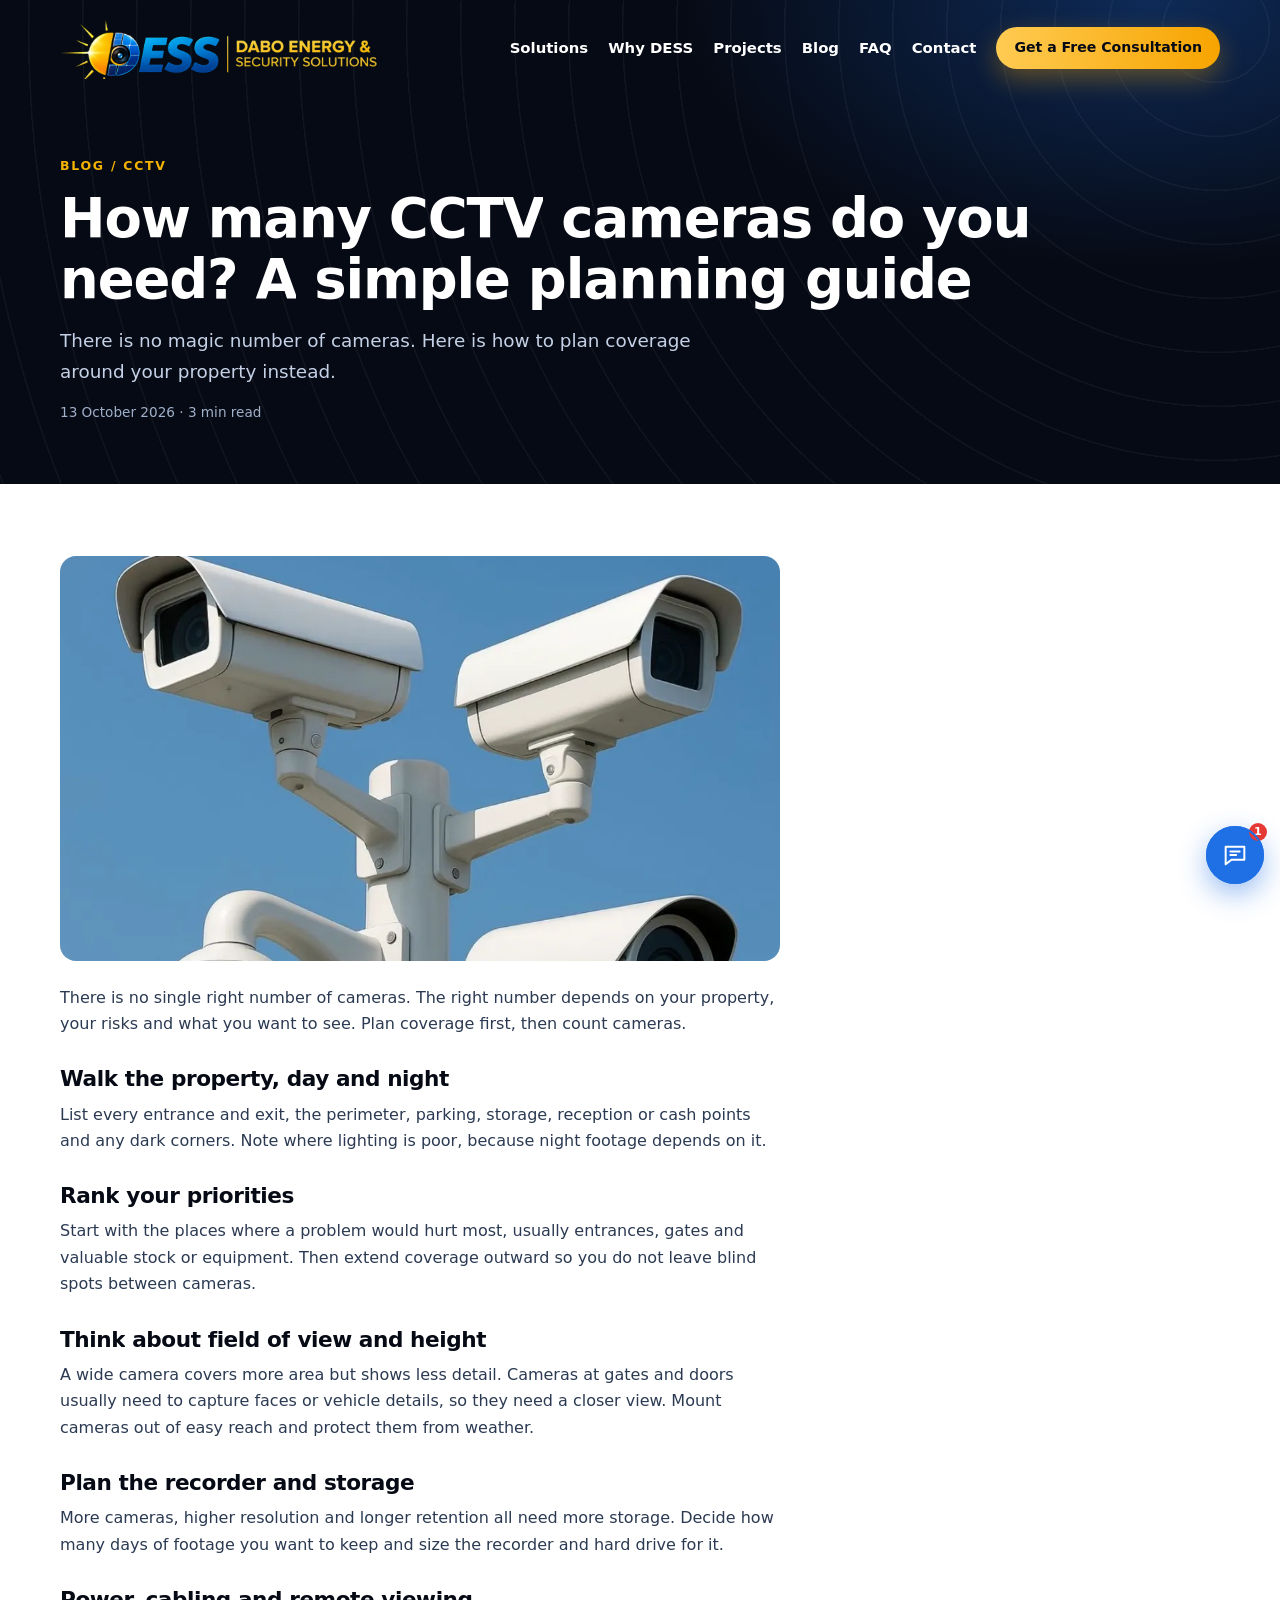
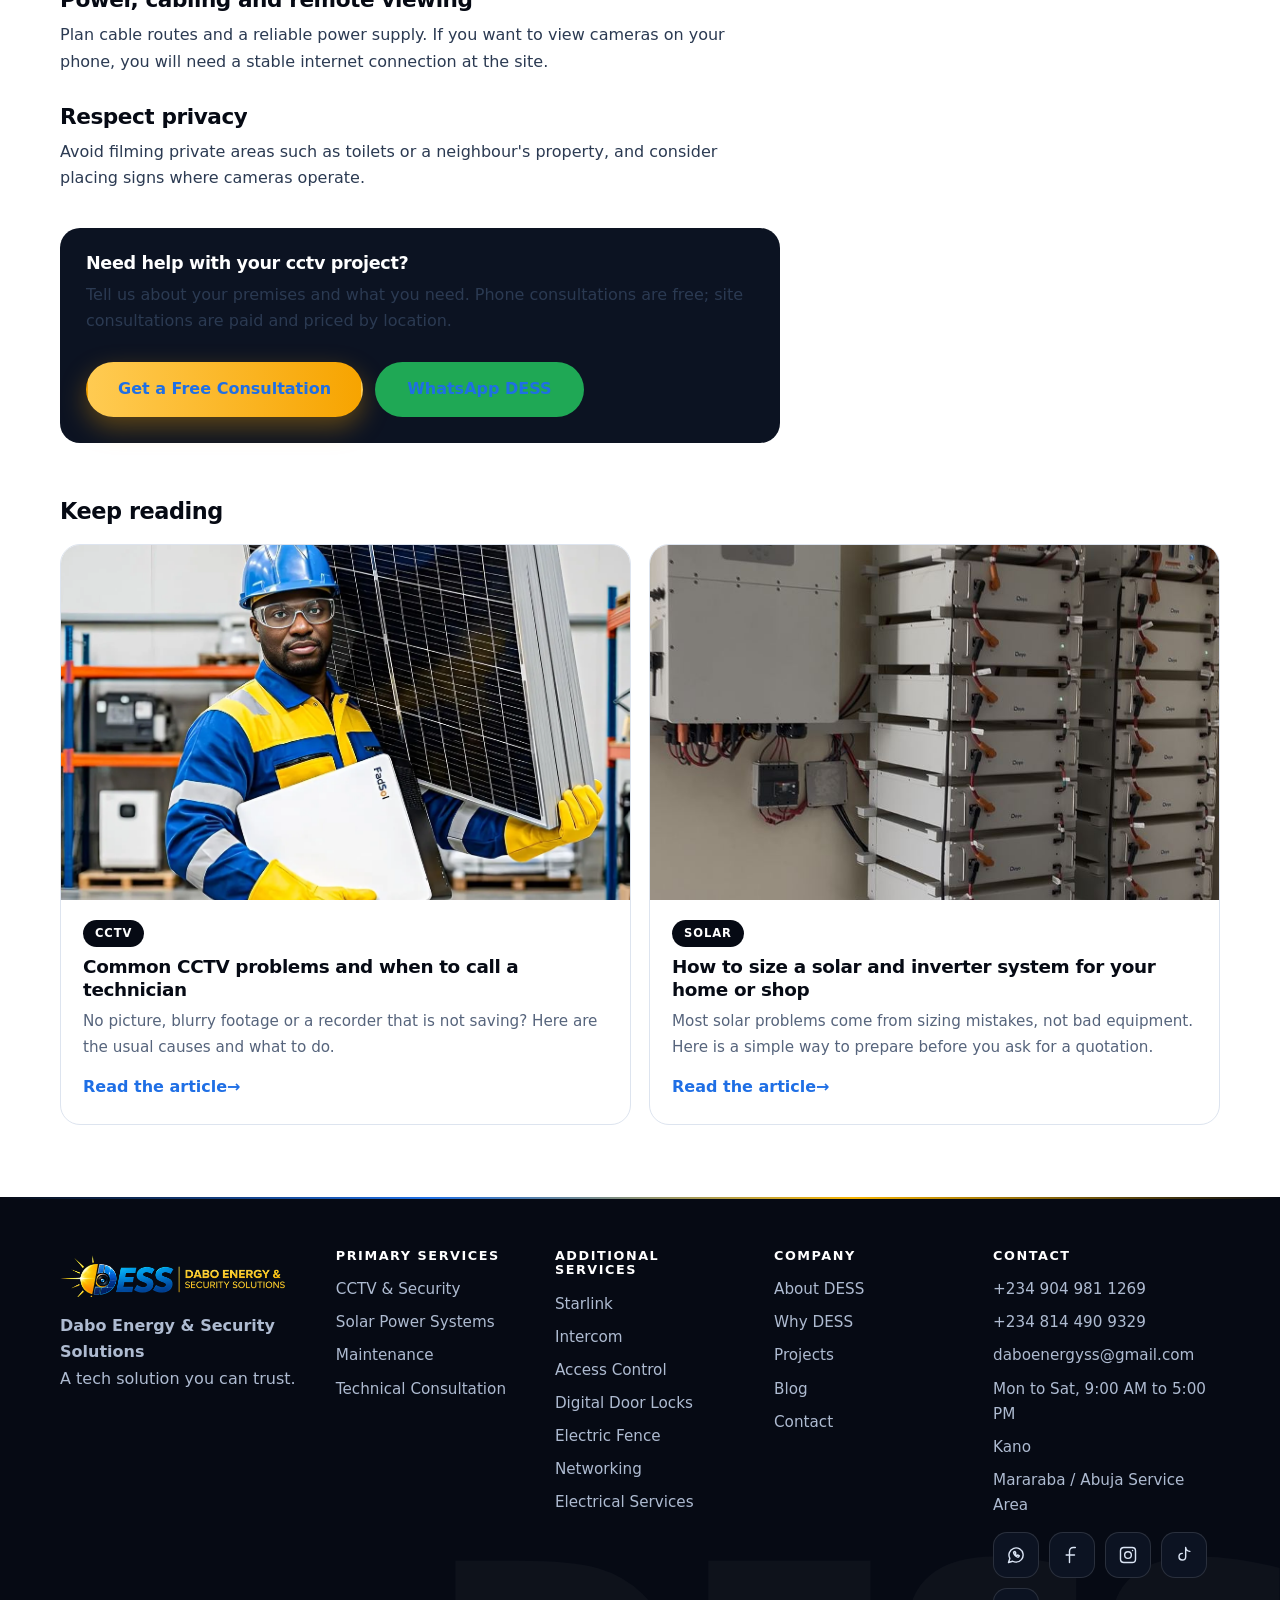
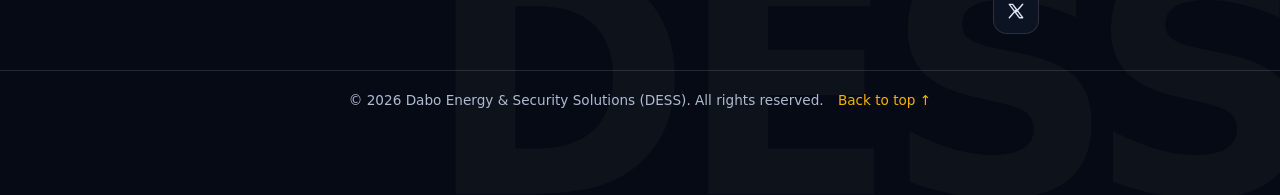
==== blog-cctv-camera-planning.html @ 95070e9f "Rebuild site from CMS content" ====
<!DOCTYPE html>
<html lang="en-NG">
<head>
<meta charset="utf-8">
<meta name="viewport" content="width=device-width, initial-scale=1">
<title>How many CCTV cameras do you need? A simple planning guide | DESS Blog</title>
<meta name="description" content="There is no single number. Plan CCTV coverage by walking your property, ranking priority areas and avoiding blind spots.">
<link rel="canonical" href="https://dess.com.ng/blog-cctv-camera-planning">
<meta property="og:type" content="website">
<meta property="og:locale" content="en_NG">
<meta property="og:url" content="https://dess.com.ng/blog-cctv-camera-planning">
<meta property="og:site_name" content="Dabo Energy &amp; Security Solutions">
<meta property="og:title" content="How many CCTV cameras do you need? A simple planning guide | DESS Blog">
<meta property="og:description" content="There is no single number. Plan CCTV coverage by walking your property, ranking priority areas and avoiding blind spots.">
<meta property="og:image" content="https://dess.com.ng/solar-roof.jpg">
<meta name="twitter:card" content="summary_large_image">
<meta name="theme-color" content="#060a14">
<link rel="icon" href="/favicon.ico" sizes="48x48">
<link rel="icon" type="image/png" href="/favicon-48.png" sizes="48x48">
<link rel="icon" type="image/png" href="/favicon-192.png" sizes="192x192">
<link rel="apple-touch-icon" href="/apple-touch-icon.png">
<script>document.documentElement.classList.add("js")</script>
<link rel="stylesheet" href="/style.css">
<script type="application/ld+json">{"@context": "https://schema.org", "@type": "BlogPosting", "headline": "How many CCTV cameras do you need? A simple planning guide", "datePublished": "2026-10-13", "author": {"@type": "Organization", "name": "Dabo Energy & Security Solutions"}, "publisher": {"@type": "Organization", "name": "Dabo Energy & Security Solutions", "logo": {"@type": "ImageObject", "url": "https://dess.com.ng/logo-512.png"}}, "mainEntityOfPage": "https://dess.com.ng/blog-cctv-camera-planning", "image": "https://dess.com.ng/images/uploads/img_9798.webp"}</script>
</head>
<body>
<a class="skip" href="#main">Skip to content</a>
<svg width="0" height="0" style="position:absolute" aria-hidden="true">
<symbol id="i-cam" viewBox="0 0 24 24"><path d="M3 8h12v8H3zM15 11l6-3v8l-6-3M8 16v4M5 20h6"/></symbol>
<symbol id="i-sun" viewBox="0 0 24 24"><circle cx="12" cy="12" r="4.5"/><path d="M12 2v3M12 19v3M2 12h3M19 12h3M4.9 4.9l2.1 2.1M17 17l2.1 2.1M4.9 19.1L7 17M17 7l2.1-2.1"/></symbol>
<symbol id="i-wr" viewBox="0 0 24 24"><path d="M14.5 6.5a4 4 0 005 5L20 12l-8.5 8.5a2.1 2.1 0 01-3-3L17 9l-2.5-2.5zM15 3.5a4 4 0 00-1 5"/></symbol>
<symbol id="i-chat" viewBox="0 0 24 24"><path d="M4 5h16v11H9l-5 4zM8 9h8M8 12h5"/></symbol>
<symbol id="i-phone" viewBox="0 0 24 24"><path d="M6 3h4l2 5-2.5 1.5a11 11 0 005 5L16 12l5 2v4a2 2 0 01-2 2A16 16 0 014 5a2 2 0 012-2z"/></symbol>
<symbol id="i-wa" viewBox="0 0 24 24"><path d="M3 21l1.6-4.9A8.5 8.5 0 1112 20.5a8.4 8.4 0 01-4-1zM9 8.5c0 3 3 6 6 6l1-1.5-2-1-1 .8a4 4 0 01-2-2l.8-1-1-2z"/></symbol>
<symbol id="i-mail" viewBox="0 0 24 24"><path d="M3 6h18v12H3zM3 7l9 6 9-6"/></symbol>
<symbol id="i-pin" viewBox="0 0 24 24"><path d="M12 21s7-6.2 7-11a7 7 0 10-14 0c0 4.8 7 11 7 11z"/><circle cx="12" cy="10" r="2.5"/></symbol>
<symbol id="i-home" viewBox="0 0 24 24"><path d="M3 11l9-7 9 7v9H3zM9 20v-6h6v6"/></symbol>
<symbol id="i-shop" viewBox="0 0 24 24"><path d="M4 9l1.5-5h13L20 9M4 9v11h16V9M4 9a2.7 2.7 0 005.3 0 2.7 2.7 0 005.4 0 2.7 2.7 0 005.3 0M9 20v-5h6v5"/></symbol>
<symbol id="i-corp" viewBox="0 0 24 24"><path d="M4 7h16v12H4zM9 7V4h6v3M4 13h16"/></symbol>
<symbol id="i-bed" viewBox="0 0 24 24"><path d="M3 18V7M3 14h18v4M21 14v-3a3 3 0 00-3-3h-7v6M7.5 12a1.8 1.8 0 100-3.6 1.8 1.8 0 000 3.6"/></symbol>
<symbol id="i-edu" viewBox="0 0 24 24"><path d="M12 4L2 9l10 5 10-5zM6 11.5V16c0 1.5 3 3 6 3s6-1.5 6-3v-4.5M22 9v6"/></symbol>
<symbol id="i-health" viewBox="0 0 24 24"><path d="M5 3h14a2 2 0 012 2v14a2 2 0 01-2 2H5a2 2 0 01-2-2V5a2 2 0 012-2zM12 8v8M8 12h8"/></symbol>
<symbol id="i-factory" viewBox="0 0 24 24"><path d="M3 20V10l6 4v-4l6 4V6h3v14zM3 20h18"/></symbol>
<symbol id="i-gov" viewBox="0 0 24 24"><path d="M3 9l9-5 9 5zM5 9v9M9 9v9M15 9v9M19 9v9M3 20h18"/></symbol>
<symbol id="i-hat" viewBox="0 0 24 24"><path d="M3 18h18M5 18a7 7 0 0114 0M12 6v5M9 8v3M15 8v3"/></symbol>
<symbol id="i-clock" viewBox="0 0 24 24"><circle cx="12" cy="12" r="9"/><path d="M12 7v5l3 2"/></symbol>
<symbol id="i-fb" viewBox="0 0 24 24"><path d="M16 3h-2.5A4.5 4.5 0 009 7.5V21M5 12h10"/></symbol>
<symbol id="i-ig" viewBox="0 0 24 24"><path d="M7 3h10a4 4 0 014 4v10a4 4 0 01-4 4H7a4 4 0 01-4-4V7a4 4 0 014-4zM12 8a4 4 0 100 8 4 4 0 000-8zM17.5 6.5h.01"/></symbol>
<symbol id="i-tt" viewBox="0 0 24 24"><path d="M14 3v11a4 4 0 11-4-4M14 3c.4 2.7 2.2 4.4 5 4.6"/></symbol>
<symbol id="i-x" viewBox="0 0 24 24"><path d="M4 4h4l12 16h-4zM20 4l-7.5 8.5M4 20l7.5-8.5"/></symbol>
<symbol id="i-tick" viewBox="0 0 24 24"><path d="M5 12.5l4.5 4.5L19 7.5"/></symbol>
</svg>
<header class="nav"><div class="progress" aria-hidden="true"></div><div class="wrap nav-in">
<a href="/" class="brand" aria-label="DESS home"><img src="/logo.png" alt="DESS - Dabo Energy &amp; Security Solutions logo" width="900" height="174"></a>
<button class="burger" aria-label="Open menu" aria-expanded="false" aria-controls="menu"><span></span><span></span><span></span></button>
<nav id="menu" class="menu" aria-label="Main"><div class="drawer-head"><span>Menu</span><button type="button" class="drawer-x" aria-label="Close menu">&times;</button></div><a href="/" class="m-home">Home</a><a href="/#solutions">Solutions</a><a href="/#why">Why DESS</a><a href="/#projects">Projects</a><a href="/blog">Blog</a><a href="/#faq">FAQ</a><a href="/#contact">Contact</a><a href="/#contact" class="btn btn-gold nav-cta">Get a Free Consultation</a><div class="drawer-foot"><a href="/#contact" class="btn btn-gold">Get a Free Consultation</a><div class="dbtns"><a href="https://wa.me/2349049811269" class="btn btn-wa"><svg class="ico"><use href="#i-wa"/></svg>WhatsApp</a><a href="tel:+2349049811269" class="btn btn-glass"><svg class="ico"><use href="#i-phone"/></svg>Call</a></div><p><a href="mailto:daboenergyss@gmail.com">daboenergyss@gmail.com</a><a href="tel:+2349049811269">+234 904 981 1269</a><a href="tel:+2348144909329">+234 814 490 9329</a></p><div class="social"><a href="https://wa.me/2349049811269" target="_blank" rel="noopener" aria-label="DESS on WhatsApp"><svg class="ico"><use href="#i-wa"/></svg></a><a href="https://www.facebook.com/daboenergy.ss" target="_blank" rel="noopener" aria-label="DESS on Facebook"><svg class="ico"><use href="#i-fb"/></svg></a><a href="https://www.instagram.com/dabo_energy_ss" target="_blank" rel="noopener" aria-label="DESS on Instagram"><svg class="ico"><use href="#i-ig"/></svg></a><a href="https://www.tiktok.com/@dabo_ess" target="_blank" rel="noopener" aria-label="DESS on TikTok"><svg class="ico"><use href="#i-tt"/></svg></a><a href="https://x.com/dabo_energy_ss" target="_blank" rel="noopener" aria-label="DESS on X"><svg class="ico"><use href="#i-x"/></svg></a></div></div></nav>
</div></header>
<div class="scrim" aria-hidden="true"></div>
<main id="main">
<section class="phero"><div class="wrap"><p class="eyebrow"><a href="/blog">Blog</a> / CCTV</p><h1>How many CCTV cameras do you need? A simple planning guide</h1><p class="lead">There is no magic number of cameras. Here is how to plan coverage around your property instead.</p><p class="ameta">13 October 2026 &middot; 3 min read</p></div></section><section class="sec"><div class="wrap"><article class="prose"><figure class="afig"><img src="/images/uploads/img_9798.webp" alt="Technician installing two CCTV cameras on a gate pillar beside an electric fence" style="object-position:50% 35%" loading="lazy" decoding="async"></figure><p>There is no single right number of cameras. The right number depends on your property, your risks and what you want to see. Plan coverage first, then count cameras.</p>
<h2>Walk the property, day and night</h2><p>List every entrance and exit, the perimeter, parking, storage, reception or cash points and any dark corners. Note where lighting is poor, because night footage depends on it.</p>
<h2>Rank your priorities</h2><p>Start with the places where a problem would hurt most, usually entrances, gates and valuable stock or equipment. Then extend coverage outward so you do not leave blind spots between cameras.</p>
<h2>Think about field of view and height</h2><p>A wide camera covers more area but shows less detail. Cameras at gates and doors usually need to capture faces or vehicle details, so they need a closer view. Mount cameras out of easy reach and protect them from weather.</p>
<h2>Plan the recorder and storage</h2><p>More cameras, higher resolution and longer retention all need more storage. Decide how many days of footage you want to keep and size the recorder and hard drive for it.</p>
<h2>Power, cabling and remote viewing</h2><p>Plan cable routes and a reliable power supply. If you want to view cameras on your phone, you will need a stable internet connection at the site.</p>
<h2>Respect privacy</h2><p>Avoid filming private areas such as toilets or a neighbour's property, and consider placing signs where cameras operate.</p><div class="acta"><h3>Need help with your cctv project?</h3><p>Tell us about your premises and what you need. Phone consultations are free; site consultations are paid and priced by location.</p><div class="btns"><a href="/#contact" class="btn btn-gold">Get a Free Consultation</a><a href="https://wa.me/2349049811269" class="btn btn-wa">WhatsApp DESS</a></div></div></article><h2 class="more-h">Keep reading</h2><div class="bgrid"><a class="bcard" href="/blog-cctv-common-problems"><div class="bimg"><img src="/images/uploads/img_9928.webp" alt="DESS technician on site wearing a safety helmet and high-visibility vest" style="object-position:50% 35%" loading="lazy" decoding="async"></div><div class="bbody"><span class="btag">CCTV</span><h3>Common CCTV problems and when to call a technician</h3><p>No picture, blurry footage or a recorder that is not saving? Here are the usual causes and what to do.</p><span class="more">Read the article</span></div></a><a class="bcard" href="/blog-solar-sizing-guide"><div class="bimg"><img src="/solar-inverter.jpg" alt="Solar inverter and battery storage racks installed in a plant room" loading="lazy" decoding="async"></div><div class="bbody"><span class="btag">Solar</span><h3>How to size a solar and inverter system for your home or shop</h3><p>Most solar problems come from sizing mistakes, not bad equipment. Here is a simple way to prepare before you ask for a quotation.</p><span class="more">Read the article</span></div></a></div></div></section>
</main>
<footer class="foot"><div class="wrap foot-in">
<div><a href="/" class="brand foot-logo"><img src="/logo.png" alt="DESS logo" width="900" height="174" loading="lazy"></a><p><strong>Dabo Energy &amp; Security Solutions</strong><br>A tech solution you can trust.</p></div>
<div><h3>Primary Services</h3><a href="/cctv">CCTV &amp; Security</a><a href="/solar">Solar Power Systems</a><a href="/maintenance">Maintenance</a><a href="/consultation">Technical Consultation</a></div>
<div><h3>Additional Services</h3><span>Starlink</span><span>Intercom</span><span>Access Control</span><span>Digital Door Locks</span><span>Electric Fence</span><span>Networking</span><span>Electrical Services</span></div>
<div><h3>Company</h3><a href="/#about">About DESS</a><a href="/#why">Why DESS</a><a href="/#projects">Projects</a><a href="/blog">Blog</a><a href="/#contact">Contact</a></div>
<div><h3>Contact</h3><a href="tel:+2349049811269">+234 904 981 1269</a><a href="tel:+2348144909329">+234 814 490 9329</a><a href="mailto:daboenergyss@gmail.com">daboenergyss@gmail.com</a><span>Mon to Sat, 9:00 AM to 5:00 PM</span><span>Kano</span><span>Mararaba / Abuja Service Area</span>
<div class="social"><a href="https://wa.me/2349049811269" target="_blank" rel="noopener" aria-label="DESS on WhatsApp"><svg class="ico"><use href="#i-wa"/></svg></a><a href="https://www.facebook.com/daboenergy.ss" target="_blank" rel="noopener" aria-label="DESS on Facebook"><svg class="ico"><use href="#i-fb"/></svg></a><a href="https://www.instagram.com/dabo_energy_ss" target="_blank" rel="noopener" aria-label="DESS on Instagram"><svg class="ico"><use href="#i-ig"/></svg></a><a href="https://www.tiktok.com/@dabo_ess" target="_blank" rel="noopener" aria-label="DESS on TikTok"><svg class="ico"><use href="#i-tt"/></svg></a><a href="https://x.com/dabo_energy_ss" target="_blank" rel="noopener" aria-label="DESS on X"><svg class="ico"><use href="#i-x"/></svg></a></div></div>
</div><p class="copy">© <span id="yr">2026</span> Dabo Energy &amp; Security Solutions (DESS). All rights reserved. <a href="#">Back to top &uarr;</a></p></footer>
<button class="wafab" aria-label="Chat with the DESS assistant" aria-expanded="false" aria-controls="wapop"><svg class="ico"><use href="#i-chat"/></svg><b class="dot">1</b></button><div class="wapop" id="wapop" role="dialog" aria-label="DESS assistant" hidden><div class="wahead"><span class="av">D</span><div><strong>DESS Assistant</strong><small>Automated assistant &middot; answers from DESS information</small></div><button class="waclose" aria-label="Close chat">&times;</button></div><div class="wamsgs" id="wamsgs" aria-live="polite"></div><div class="wachips" id="wachips"></div><form class="wain" id="wain"><input id="wainput" type="text" placeholder="Type your question" autocomplete="off" aria-label="Type your question"><button type="submit" aria-label="Send">&rarr;</button></form><a class="start" id="wastart" href="https://wa.me/2349049811269" target="_blank" rel="noopener">Continue on WhatsApp</a></div>
<script>window.DESS_SITE={"wa": "2349049811269", "phone": "+234 904 981 1269", "email": "daboenergyss@gmail.com", "phone2": "+234 814 490 9329"};</script>
<script type="application/json" id="dess-kb">{"faq": [{"q": "Do you install solar systems?", "a": "Yes. DESS designs and installs solar and backup power systems, including panels, inverters and battery storage, configured to your requirements."}, {"q": "Do you install CCTV systems for businesses?", "a": "Yes. We design and install CCTV systems for offices, shops, hotels, schools, hospitals, factories and estates, including DVR/NVR recording and remote viewing setup."}, {"q": "Do you provide CCTV maintenance?", "a": "Yes. We inspect, troubleshoot, repair where applicable and upgrade existing CCTV systems."}, {"q": "Can DESS handle large commercial projects?", "a": "DESS is equipped and positioned to take on commercial and institutional projects, from planning and system design to installation, configuration and support. Share your requirements and we will discuss the scope with you."}, {"q": "Do you serve Abuja?", "a": "Yes. Our Mararaba base serves Nasarawa, Abuja and surrounding areas."}, {"q": "Do you serve outside Kano and Abuja?", "a": "Yes. DESS can take on projects nationwide and outside Nigeria depending on requirements. Pricing may vary with location, logistics and scope."}, {"q": "Do you install Starlink?", "a": "Yes. We handle Starlink equipment supply, installation, activation assistance, Wi-Fi and network configuration, relocation and mounting, troubleshooting and maintenance, and subscription enquiries. Contact us for current plan details and the purchase or renewal process."}, {"q": "Do you provide maintenance after installation?", "a": "Yes. Maintenance and technical support are a core DESS service for solar, CCTV, connectivity and other installed systems."}, {"q": "Can DESS provide technical consultation?", "a": "Yes. We can advise on the right solution before you buy equipment or begin installation."}, {"q": "Is technical consultation free?", "a": "Phone consultations are free. Site consultations are paid, and the price depends on the location."}, {"q": "Do you work with hotels, schools and hospitals?", "a": "We are equipped to serve these sectors. Requirements differ between them, so we begin by understanding your premises and needs."}], "why": [{"title": "Technical approach", "text": "We design systems around your requirements, not around the equipment on the shelf."}, {"title": "Professional installation", "text": "Neat installation, correct configuration and a clean finish."}, {"title": "Equipment selection", "text": "We help you specify dependable equipment suited to the project."}, {"title": "Support beyond installation", "text": "Maintenance, troubleshooting and upgrades for systems we install."}, {"title": "Experience", "text": "Over seven years in the industry, with 150+ projects completed."}, {"title": "Customer-focused service", "text": "Clear communication from first enquiry to handover."}], "about": {"background": ["DESS began in response to the challenge of unreliable electricity in Nigeria, and grew as customers asked for more. Today, Dabo Energy & Security Solutions is a technology and systems solutions company providing energy, security, connectivity, maintenance and technical consultation services.", "We operate from Kano and Nasarawa, serving both Nasarawa and Abuja from our Mararaba base, and accept enquiries across Nigeria. With 8+ years of experience, we approach every job the same way: understand the problem, recommend a practical solution, install and configure it properly, and keep supporting it."], "mission": "To understand each customer's real problem and deliver the right technical solution, with dependable service and lasting value, and to stand by our work after installation.", "expertise": [{"title": "CCTV and security systems", "text": "Design, installation, configuration and remote viewing setup, plus fault-finding on existing systems."}, {"title": "Solar and backup power", "text": "Assessment-led design, equipment selection, installation, configuration and support."}, {"title": "Maintenance and troubleshooting", "text": "Inspection, repairs where applicable, optimisation, upgrades and technical support."}, {"title": "Technical consultation", "text": "Honest guidance on the right solution before you buy equipment or start installation."}, {"title": "Starlink and connectivity", "text": "Installation, activation help, Wi-Fi and network setup, relocation and mounting."}, {"title": "Access control and related systems", "text": "Intercoms, digital door locks, access control and electric fences, subject to assessment."}], "founders": ""}}</script>
<script src="/script.js"></script>
</body></html>
---- style.css ----
:root{--ink:#060a14;--ink2:#0c1322;--panel:#111b30;--ln:rgba(255,255,255,.12);--blue:#1f6fe5;--blue2:#0b4fb3;--violet:#6a5cf0;--gold:#f5b301;--paper:#f3f6fb;--text:#121a2b;--mut:#56647c;--bd:#dde4ef;--r:12px}
*{box-sizing:border-box;margin:0}
html{scroll-behavior:smooth;scroll-padding-top:90px}
body{font:16px/1.65 system-ui,-apple-system,"Segoe UI",Roboto,Arial,sans-serif;color:var(--text);background:#fff;overflow-x:hidden;-webkit-font-smoothing:antialiased}
img{max-width:100%;height:auto;display:block}
a{color:inherit}
:focus-visible{outline:3px solid var(--gold);outline-offset:2px}
.skip{position:absolute;left:-999px;top:8px;background:var(--gold);color:var(--ink);padding:10px 16px;z-index:99;border-radius:8px}
.skip:focus{left:8px}
.wrap{width:min(1160px,100% - 40px);margin-inline:auto}
h1,h2,h3{line-height:1.12;letter-spacing:-.02em}
h2{font-size:clamp(1.7rem,4.6vw,2.6rem);margin-bottom:32px;color:var(--ink)}
h3{font-size:1.1rem}
.eyebrow{font-size:.78rem;font-weight:700;letter-spacing:.14em;text-transform:uppercase;color:var(--blue);margin-bottom:12px}
.eyebrow a{text-decoration:none}
.dark .eyebrow,.hero .eyebrow,.phero .eyebrow{color:var(--gold)}
.ico{width:32px;height:32px;fill:none;stroke:currentColor;stroke-width:1.7;stroke-linecap:round;stroke-linejoin:round;flex:none}
.sub{margin:36px 0 14px;font-size:1rem;color:var(--mut);font-weight:600}
.note{color:var(--mut);font-size:.9rem;margin-top:18px;max-width:46em}
.big{font-size:1.2rem;max-width:44em;color:var(--text);margin:-12px 0 36px}

.btn{display:inline-flex;align-items:center;justify-content:center;min-height:48px;padding:12px 24px;border-radius:10px;font-weight:700;text-decoration:none;border:2px solid transparent;cursor:pointer;font:700 1rem/1 inherit;font-family:inherit;transition:transform .15s,background .15s}
.btn:hover{transform:translateY(-2px)}
.btn-gold{background:var(--gold);color:var(--ink)}.btn-gold:hover{background:#ffc62e}
.btn-ghost{border-color:rgba(255,255,255,.5);color:#fff}.btn-ghost:hover{background:rgba(255,255,255,.1)}
.btn-wa{background:#1fa855;color:#fff}.btn-wa:hover{background:#188c46}
.btn-blue{background:var(--blue);color:#fff}.btn-blue:hover{background:var(--blue2)}
.btns{display:flex;flex-wrap:wrap;gap:12px;margin-top:28px}

.nav{position:sticky;top:0;z-index:50;background:var(--ink);border-bottom:1px solid var(--ln)}
.nav-in{display:flex;align-items:center;justify-content:space-between;height:78px}
.brand img{height:34px;width:auto}
.nav .brand img{height:48px}
.burger{display:flex;flex-direction:column;gap:5px;background:none;border:0;padding:12px;cursor:pointer}
.burger span{width:24px;height:2px;background:#fff;transition:transform .25s,opacity .25s}
.burger[aria-expanded=true] span:nth-child(1){transform:translateY(7px) rotate(45deg)}
.burger[aria-expanded=true] span:nth-child(2){opacity:0}
.burger[aria-expanded=true] span:nth-child(3){transform:translateY(-7px) rotate(-45deg)}
.menu{position:absolute;top:78px;left:0;right:0;background:var(--ink);display:flex;flex-direction:column;padding:8px 20px 20px;border-bottom:1px solid var(--ln);max-height:0;overflow:hidden;visibility:hidden;opacity:0;transition:opacity .25s,max-height .3s,visibility .3s}
.menu.open{max-height:460px;visibility:visible;opacity:1}
.menu a{padding:13px 0;text-decoration:none;font-weight:600;color:#fff;border-bottom:1px solid var(--ln)}
.menu a:not(.btn):hover{color:var(--gold)}
.menu .nav-cta{margin-top:14px;border:0;color:var(--ink)}

.hero{background:var(--ink) radial-gradient(60% 90% at 90% 0,rgba(31,111,229,.3),transparent 62%);color:#fff;padding:56px 0 64px}
.hero-in{display:grid;gap:36px}
.hero h1{font-size:clamp(2.4rem,8.5vw,4.4rem);margin-bottom:20px}
.lead{font-size:1.15rem;color:#c4d1e6;max-width:36em}
.hero-media img{width:100%;aspect-ratio:16/11;object-fit:cover;border-radius:var(--r);border:1px solid var(--ln)}
.stats{background:var(--ink2);color:#fff;border-top:1px solid var(--ln)}
.stats-in{display:grid;grid-template-columns:1fr 1fr;gap:24px 16px;padding-block:30px}
.stat b{display:block;font-size:clamp(1.7rem,6vw,2.5rem);line-height:1.1;color:var(--gold);letter-spacing:-.02em}
.stat span{color:#b3c2da;font-size:.9rem}

.sec{padding:72px 0}
.tint{background:var(--paper)}
.dark{background:var(--ink2);color:#dbe5f5}
.dark h2{color:#fff}
.pgrid{display:grid;gap:18px}
.card{background:#fff;border:1px solid var(--bd);border-radius:var(--r);padding:28px 24px;position:relative;overflow:hidden;transition:box-shadow .2s,transform .2s}
.card:hover{transform:translateY(-3px);box-shadow:0 14px 30px rgba(6,10,20,.1)}
.pcard::before{content:"";position:absolute;inset:0 0 auto;height:3px;background:linear-gradient(90deg,var(--blue),var(--violet))}
.pcard .ico{color:var(--blue);margin-bottom:14px}
.num{position:absolute;top:20px;right:22px;font-weight:800;color:#c9d3e4;font-size:1.4rem}
.pcard p{color:var(--mut);margin:8px 0 14px}
.ticks{list-style:none;padding:0;display:grid;gap:8px;margin-bottom:18px}
.ticks li{display:flex;gap:10px;align-items:flex-start;font-size:.95rem}
.ticks .ico{width:20px;height:20px;color:var(--blue);stroke-width:2.4;margin-top:3px}
.more{font-weight:700;color:var(--blue);text-decoration:none}
.more:hover{text-decoration:underline}
.tiles{display:grid;grid-template-columns:1fr 1fr;gap:12px}
.tile{background:var(--panel);border:1px solid var(--ln);border-left:3px solid var(--blue);border-radius:10px;padding:18px 16px;font-weight:600;color:#fff}
.whygrid{display:grid;gap:20px}
.why{border-top:2px solid var(--blue);padding-top:14px}
.why p{color:var(--mut);margin-top:6px}
.chips{display:flex;flex-wrap:wrap;gap:10px}
.chips a,.chips span{border:1px solid var(--bd);background:#fff;border-radius:999px;padding:9px 16px;font-weight:600;font-size:.92rem;text-decoration:none}
.chips a:hover{border-color:var(--blue);color:var(--blue)}
.brands span{background:transparent;color:var(--mut)}
.steps{list-style:none;padding:0;display:grid;gap:14px}
.step{display:flex;align-items:center;gap:16px;background:var(--panel);border:1px solid var(--ln);border-radius:var(--r);padding:18px}
.step span{flex:none;width:46px;height:46px;border-radius:50%;border:2px solid var(--gold);color:var(--gold);display:grid;place-items:center;font-weight:800}
.step h3{color:#fff}
.gallery{display:grid;gap:14px}
.shot{position:relative;overflow:hidden;border-radius:var(--r);margin:0;aspect-ratio:1/1;background:var(--paper)}
.shot img{width:100%;height:100%;object-fit:cover}
.shot figcaption{position:absolute;left:12px;bottom:12px;background:var(--ink);color:#fff;font-weight:700;font-size:.85rem;padding:6px 14px;border-radius:6px;border-left:3px solid var(--gold)}
.quotes{display:grid;gap:16px}
.quote{background:#fff;border:1px solid var(--bd);border-top:3px solid var(--gold);border-radius:var(--r);padding:24px}
.quote cite{display:block;margin-top:14px;font-style:normal;font-weight:700;color:var(--ink)}
.narrow{max-width:820px}
details{border-bottom:1px solid var(--bd);padding:4px 0}
summary{cursor:pointer;font-weight:700;padding:16px 28px 16px 0;list-style:none;position:relative;color:var(--ink)}
summary::-webkit-details-marker{display:none}
summary::after{content:"+";position:absolute;right:4px;top:12px;font-size:1.5rem;color:var(--blue)}
details[open] summary::after{content:"–"}
details p{color:var(--mut);padding:0 0 18px}
.cta{background:var(--blue2) linear-gradient(120deg,var(--blue2),#2b3fa8);color:#fff;padding:64px 0;text-align:center}
.cta h2{color:#fff;margin-bottom:12px}
.cta p{color:#dbe7fb;max-width:36em;margin-inline:auto}
.cta .btns{justify-content:center}

.contact{display:grid;gap:36px}
address{font-style:normal;line-height:1.9;color:var(--mut)}
address a{color:var(--blue);font-weight:600}
form{display:grid;gap:14px;background:#fff;border:1px solid var(--bd);border-radius:var(--r);padding:24px}
label{display:grid;gap:6px;font-weight:600;color:var(--ink);font-size:.95rem}
input,select,textarea{font:inherit;padding:13px 14px;border:1.5px solid #b9c6d8;border-radius:8px;background:#fff;width:100%;color:var(--text)}
input:focus,select:focus,textarea:focus{outline:none;border-color:var(--blue);box-shadow:0 0 0 3px rgba(31,111,229,.2)}
.invalid{border-color:#c62828!important}
.err{color:#c62828;font-size:.85rem;font-weight:500}
.status{font-weight:600;min-height:1.4em}.status.ok{color:#1b7a3d}

.phero{background:var(--ink) radial-gradient(60% 100% at 90% 0,rgba(31,111,229,.28),transparent 62%);color:#fff;padding:56px 0 60px}
.phero h1{font-size:clamp(2.1rem,7vw,3.4rem);margin-bottom:16px}
.split{display:grid;gap:32px;align-items:center}
.media img{width:100%;aspect-ratio:4/5;object-fit:cover;border-radius:var(--r);max-height:560px}
.foot{background:var(--ink);color:#aebbd1;padding-top:52px}
.foot-in{display:grid;gap:30px}
.foot-logo{display:inline-block;margin-bottom:12px}
.foot-logo img{height:44px}
.foot h3{color:#fff;margin-bottom:10px;font-size:.8rem;letter-spacing:.12em;text-transform:uppercase}
.foot-in div>a,.foot-in div>span{display:block;padding:4px 0;text-decoration:none;font-size:.95rem}
.foot a:hover{color:var(--gold)}
.social{display:flex;flex-wrap:wrap;gap:8px;margin-top:10px}
.social a{border:1px solid #2c4166;border-radius:999px;padding:7px 14px!important;font-size:.82rem!important;font-weight:600}
.copy{border-top:1px solid var(--ln);margin-top:36px;padding:18px 20px;text-align:center;font-size:.85rem}

.js .reveal{opacity:0;transform:translateY(14px);transition:opacity .6s,transform .6s}
.js .reveal.in{opacity:1;transform:none}
@media(prefers-reduced-motion:reduce){*{transition:none!important;scroll-behavior:auto!important}.js .reveal{opacity:1;transform:none}}

@media(min-width:760px){
 .pgrid,.quotes,.whygrid,.steps{grid-template-columns:repeat(2,1fr)}
 .stats-in{grid-template-columns:repeat(4,1fr)}
 .tiles{grid-template-columns:repeat(3,1fr)}
 .gallery{grid-template-columns:repeat(3,1fr)}
 .contact,.split{grid-template-columns:1fr 1fr}
 .split.one{grid-template-columns:1fr;max-width:760px}
 .foot-in{grid-template-columns:1.3fr 1fr 1fr 1fr}
}
@media(min-width:960px){
 .hero{padding:96px 0}
 .hero-in{grid-template-columns:1.1fr .9fr;align-items:center}
 .whygrid,.steps{grid-template-columns:repeat(3,1fr)}
 .quotes{grid-template-columns:repeat(4,1fr)}
 .foot-in{grid-template-columns:1.3fr 1fr 1fr 1fr 1.2fr}
}

.logos{display:grid;grid-template-columns:repeat(2,1fr);gap:12px}
.logo{background:#fff;border:1px solid var(--bd);border-radius:10px;height:84px;padding:14px 18px;display:flex;align-items:center;justify-content:center}
.logo img{max-height:44px;max-width:100%;width:auto;height:auto;object-fit:contain;filter:grayscale(1);opacity:.85;transition:filter .2s,opacity .2s}
.logo:hover img{filter:none;opacity:1}
.logo b{font-size:1.3rem;font-weight:800;letter-spacing:.08em;color:#6b778c}
@media(min-width:760px){.logos{grid-template-columns:repeat(3,1fr)}}
@media(min-width:960px){.logos{grid-template-columns:repeat(5,1fr)}}

/* v3 upgrades */
.hero-media img{aspect-ratio:4/3}
.pcard{padding:0}
.pcard::before{z-index:2}
.cimg{aspect-ratio:16/9;overflow:hidden;background:var(--paper)}
.cimg img{width:100%;height:100%;object-fit:cover;transition:transform .4s}
.card:hover .cimg img{transform:scale(1.03)}
.cbody{position:relative;padding:22px 24px 26px}
.logo img{filter:none;opacity:1}
@media(hover:hover){.logo img{filter:grayscale(1);opacity:.85}.logo:hover img{filter:none;opacity:1}}
.logo{padding:10px 14px}
.or{text-align:center;color:var(--mut);font-size:.9rem;margin-top:4px}
form .btn-wa{width:100%}
@media(min-width:960px){
 .hero-media img{aspect-ratio:6/7;border-radius:16px;box-shadow:0 24px 60px rgba(0,0,0,.45)}
}

.co{margin-bottom:14px;color:var(--ink)}
.clist{list-style:none;padding:0;display:grid;gap:12px}
.clist li{display:flex;gap:12px;align-items:flex-start;color:var(--mut);line-height:1.5}
.clist .ico{width:22px;height:22px;color:var(--blue);margin-top:2px}
.clist .wa .ico{color:#1fa855}
.clist a{color:var(--blue);font-weight:600}
.clist strong{color:var(--ink)}
.js .reveal.in.card:hover{transform:translateY(-3px)}

/* ===== v4 premium layer ===== */
.nav{background:rgba(6,10,20,.78);-webkit-backdrop-filter:saturate(1.4) blur(14px);backdrop-filter:saturate(1.4) blur(14px)}
.progress{position:absolute;left:0;top:0;height:3px;width:0;z-index:2;background:linear-gradient(90deg,var(--gold),#ffd978)}
.gold{color:var(--gold)}
.hero,.phero{background-image:repeating-radial-gradient(circle at 95% 6%,transparent 0 52px,rgba(255,255,255,.045) 53px 54px),radial-gradient(60% 90% at 90% 0,rgba(31,111,229,.32),transparent 62%)}
.dark{background-image:repeating-radial-gradient(circle at 0 100%,transparent 0 60px,rgba(255,255,255,.035) 61px 62px)}
.cta{background-image:repeating-radial-gradient(circle at 100% 100%,transparent 0 56px,rgba(255,255,255,.07) 57px 58px),linear-gradient(120deg,var(--blue2),#2b3fa8)}
/* headline word reveal */
.js .sx.reveal{opacity:1;transform:none}
.js .sx .w{display:inline-block;overflow:hidden;vertical-align:top;padding-bottom:.14em;margin-bottom:-.14em}
.js .sx .w>span{display:inline-block;transform:translateY(112%);transition:transform .85s cubic-bezier(.2,.7,.2,1);transition-delay:calc(var(--i)*55ms)}
.js .sx.in .w>span{transform:none}
@media(prefers-reduced-motion:reduce){.js .sx .w>span{transform:none}}
/* hero slideshow */
.slides{position:relative;aspect-ratio:4/3;overflow:hidden;border-radius:var(--r);border:1px solid var(--ln);background:var(--ink2)}
.slides img{position:absolute;inset:0;width:100%;height:100%;aspect-ratio:auto!important;border:0!important;border-radius:0!important;box-shadow:none!important;object-fit:cover;opacity:0;transition:opacity 1.2s ease}
.slides img.on{opacity:1}
.cap{position:absolute;left:14px;bottom:36px;background:rgba(6,10,20,.72);-webkit-backdrop-filter:blur(8px);backdrop-filter:blur(8px);color:#fff;font-weight:700;font-size:.85rem;padding:6px 14px;border-radius:999px;border-left:3px solid var(--gold)}
.dots{position:absolute;left:14px;right:14px;bottom:14px;display:flex;gap:6px}
.dots i{flex:1;height:3px;background:rgba(255,255,255,.3);border-radius:2px;overflow:hidden;position:relative}
.dots i.on::after{content:"";position:absolute;inset:0;background:var(--gold);transform-origin:left;animation:fill 5s linear forwards}
@keyframes fill{from{transform:scaleX(0)}to{transform:scaleX(1)}}
/* process timeline */
.proc-in{display:grid;gap:32px}
.tl{list-style:none;padding:0;position:relative;display:grid;gap:14px}
.tl::before{content:"";position:absolute;left:36px;top:20px;bottom:20px;width:2px;background:linear-gradient(var(--gold),rgba(245,179,1,.08))}
.tl li{position:relative;display:flex;gap:16px;align-items:flex-start;background:var(--panel);border:1px solid var(--ln);border-radius:14px;padding:18px;transition:opacity .4s,border-color .4s,box-shadow .4s}
.js .tl li{opacity:.5}
.js .tl li.active{opacity:1;border-color:rgba(245,179,1,.6);box-shadow:0 0 0 1px rgba(245,179,1,.2),0 18px 40px rgba(0,0,0,.35)}
.tl .n{flex:none;width:38px;height:38px;border-radius:10px;background:var(--gold);color:var(--ink);display:grid;place-items:center;font-weight:800;font-size:.9rem;position:relative;z-index:1}
.tl h3{color:#fff;margin-bottom:4px}
.tl p{color:#aebbd1;font-size:.95rem}
/* globe */
.globe-in{display:grid;gap:32px;align-items:center}
.globe-wrap{width:100%;max-width:560px;margin-inline:auto}
#globe{width:100%;aspect-ratio:1/1;display:block}
.locs{list-style:none;padding:0;display:grid;gap:16px}
.locs li{border-left:3px solid var(--gold);padding-left:14px}
.locs b{display:block;color:#fff}
.locs span{color:#aebbd1;font-size:.95rem}
/* whatsapp widget */
.wafab{position:fixed;right:16px;bottom:16px;z-index:70;width:58px;height:58px;border:0;border-radius:50%;background:#1fa855;color:#fff;cursor:pointer;display:grid;place-items:center;box-shadow:0 10px 28px rgba(31,168,85,.45)}
.wafab .ico{width:28px;height:28px}
.wafab::after{content:"";position:absolute;inset:0;border-radius:50%;border:2px solid #1fa855;animation:pulse 2.4s infinite}
@keyframes pulse{0%{transform:scale(1);opacity:.7}100%{transform:scale(1.6);opacity:0}}
.wafab .dot{position:absolute;top:-3px;right:-3px;min-width:18px;height:18px;border-radius:999px;background:#e53935;color:#fff;font:700 .7rem/1 system-ui;display:grid;place-items:center}
.wapop{position:fixed;right:14px;bottom:86px;z-index:70;width:min(360px,calc(100vw - 28px));max-height:min(560px,calc(100vh - 110px));overflow:auto;background:#efeae2;border-radius:16px;box-shadow:0 24px 60px rgba(0,0,0,.4);transform-origin:bottom right;animation:pop .25s ease}
.wapop[hidden]{display:none}
@keyframes pop{from{opacity:0;transform:scale(.92) translateY(10px)}}
.wahead{position:sticky;top:0;background:#0b7a55;color:#fff;display:flex;gap:12px;align-items:center;padding:14px 16px}
.av{width:40px;height:40px;border-radius:50%;background:#fff;color:var(--blue2);display:grid;place-items:center;font-weight:800;flex:none}
.wahead strong{display:block;font-size:.95rem;line-height:1.2}
.wahead small{opacity:.85;font-size:.78rem}
.waclose{margin-left:auto;width:32px;height:32px;border:0;border-radius:50%;background:rgba(255,255,255,.2);color:#fff;font-size:1.3rem;cursor:pointer}
.wabody{padding:14px}
.bub{background:#fff;color:#1b2433;border-radius:0 10px 10px 10px;padding:10px 12px;margin-bottom:8px;max-width:90%;font-size:.92rem;box-shadow:0 1px 1px rgba(0,0,0,.1)}
.qh{font-size:.72rem;letter-spacing:.1em;text-transform:uppercase;color:#667085;font-weight:700;margin:14px 0 8px}
.qa{display:flex;justify-content:space-between;gap:10px;align-items:center;background:#fff;color:#1b2433;border-radius:10px;padding:12px 14px;margin-bottom:8px;text-decoration:none;font-weight:600;font-size:.9rem}
.qa span{color:#1fa855}
.start{display:block;text-align:center;background:#1fa855;color:#fff;border-radius:10px;padding:13px;font-weight:700;text-decoration:none;margin-top:12px}
/* footer polish */
.foot{position:relative;overflow:hidden}
.foot::before{content:"";position:absolute;inset:0 0 auto;height:2px;background:linear-gradient(90deg,transparent,var(--blue),var(--gold),transparent)}
.foot::after{content:"DESS";position:absolute;right:-2%;bottom:-8%;font-weight:900;font-size:clamp(7rem,28vw,20rem);letter-spacing:-.04em;line-height:1;color:rgba(255,255,255,.03);pointer-events:none}
.foot-in,.copy{position:relative;z-index:1}
.copy{padding-bottom:84px}
.copy a{margin-left:10px;color:var(--gold);text-decoration:none}
@media(min-width:960px){
 .proc-in{grid-template-columns:.9fr 1.1fr;align-items:start}
 .proc-l{position:sticky;top:130px}
 .globe-in{grid-template-columns:1fr 1fr}
 .slides{aspect-ratio:6/7;border-radius:16px;box-shadow:0 24px 60px rgba(0,0,0,.45)}
}
.dark .big{color:#c4d1e6}
.nav{background:rgba(6,10,20,.92)}

/* ===== v5 ===== */
.btn{border-radius:999px;padding-inline:30px}
.qa{border-radius:14px}.start{border-radius:999px}
/* hero: masked image background that ends at the consultation button */
.hero{position:relative;overflow:hidden;padding:72px 0 56px}
.hero-in{position:relative;z-index:1}
.hero-bg{position:absolute;left:0;right:0;top:0;height:var(--bgh,70%);overflow:hidden;-webkit-mask-image:linear-gradient(#000 68%,transparent);mask-image:linear-gradient(#000 68%,transparent)}
.hero-bg img{position:absolute;inset:0;width:100%;height:100%;object-fit:cover;object-position:50% 60%;opacity:0;transform:scale(1.07);transition:opacity 1.3s ease,transform 7s ease-out}
.hero-bg img.on{opacity:1;transform:scale(1)}
.hero-bg::after{content:"";position:absolute;inset:0;background:linear-gradient(rgba(6,10,20,.78),rgba(6,10,20,.6))}
.hero-dots{display:flex;align-items:center;gap:6px;margin-top:26px}
.hero-dots i{position:relative;overflow:hidden;width:44px;height:3px;border-radius:2px;background:rgba(255,255,255,.3)}
.hero-dots i.on::after{content:"";position:absolute;inset:0;background:var(--gold);transform-origin:left;animation:fill 5s linear forwards}
.hero-dots .cap{position:static;background:none;border:0;padding:0;margin-left:10px;font-size:.8rem;font-weight:600;color:#c4d1e6;-webkit-backdrop-filter:none;backdrop-filter:none}
/* who we serve */
#serve{padding:56px 0}
.tiles{gap:10px}
.tile{display:flex;align-items:center;gap:12px;padding:12px 14px;border:1px solid var(--ln);border-left:1px solid var(--ln);border-radius:18px;background:linear-gradient(145deg,rgba(255,255,255,.06),rgba(255,255,255,.015));transition:transform .25s,border-color .25s}
.tile:hover{transform:translateY(-2px);border-color:rgba(245,179,1,.5)}
.ti{flex:none;width:42px;height:42px;border-radius:14px;display:grid;place-items:center;color:var(--gold);background:linear-gradient(135deg,rgba(31,111,229,.4),rgba(106,92,240,.28))}
.ti .ico{width:22px;height:22px}
.tile b{font-size:.9rem;line-height:1.25;color:#fff}
/* brands marquee */
.mq{overflow:hidden;-webkit-mask-image:linear-gradient(90deg,transparent,#000 8%,#000 92%,transparent);mask-image:linear-gradient(90deg,transparent,#000 8%,#000 92%,transparent)}
.mq-track{display:flex;width:max-content;animation:marq 42s linear infinite}
.mq:hover .mq-track{animation-play-state:paused}
.mq .logo{flex:none;width:160px;margin-right:14px}
@keyframes marq{to{transform:translateX(-50%)}}
@media(prefers-reduced-motion:reduce){.mq-track{animation:none}.mq{overflow-x:auto}}
@media(min-width:760px){.mq .logo{width:184px}.tiles{gap:12px}}
@media(min-width:960px){
 .hero{padding:128px 0 104px}
 .hero-in{grid-template-columns:minmax(0,740px)}
 .hero-bg::after{background:linear-gradient(90deg,rgba(6,10,20,.9),rgba(6,10,20,.5))}
}
.tiles{grid-template-columns:repeat(2,minmax(0,1fr))}
.tile{min-width:0}
@media(min-width:760px){.tiles{grid-template-columns:repeat(3,minmax(0,1fr))}}

/* case study */
.case{display:grid;gap:28px;margin-bottom:36px;padding:20px;border-radius:24px;background:var(--ink2) repeating-radial-gradient(circle at 100% 0,transparent 0 60px,rgba(255,255,255,.035) 61px 62px);color:#c9d6ea}
.case-v{width:100%;max-width:320px;margin-inline:auto}
.case-v video{display:block;width:100%;height:auto;aspect-ratio:9/16;object-fit:cover;border-radius:20px;background:#000;box-shadow:0 20px 50px rgba(0,0,0,.5)}
.case-t h3{color:#fff;font-size:clamp(1.3rem,4.4vw,1.8rem);margin-bottom:14px}
.case-t .eyebrow{color:var(--gold)}
.case-chips{display:flex;flex-wrap:wrap;gap:8px;margin-bottom:18px}
.case-chips span{border:1px solid var(--ln);border-radius:999px;padding:5px 14px;font-size:.78rem;font-weight:600;color:#fff;background:rgba(255,255,255,.06)}
.case-b{margin-bottom:18px}
.case-b h4{color:var(--gold);font-size:.78rem;letter-spacing:.12em;text-transform:uppercase;margin-bottom:6px}
.case-b p{margin-bottom:10px}
.case .ticks .ico{color:var(--gold)}
.case .ticks strong{color:#fff}
.case-end{margin-top:6px;color:#fff;font-weight:700}
@media(min-width:960px){.case{grid-template-columns:340px 1fr;gap:44px;padding:36px;align-items:center}}

/* assistant chat */
.wafab{background:var(--blue);box-shadow:0 10px 28px rgba(31,111,229,.45)}
.wafab::after{border-color:var(--blue)}
.wapop{display:flex;flex-direction:column;height:min(560px,calc(100vh - 110px));overflow:hidden;background:#f3f6fb}
.wapop[hidden]{display:none}
.wahead{position:static;flex:none;background:var(--ink2)}
.wahead small{display:block;line-height:1.3}
.wamsgs{flex:1;overflow:auto;padding:14px;display:flex;flex-direction:column;gap:8px}
.m{max-width:88%;padding:10px 13px;border-radius:14px;font-size:.92rem;line-height:1.5}
.m.b{align-self:flex-start;background:#fff;color:#1b2433;border-top-left-radius:4px;box-shadow:0 1px 2px rgba(0,0,0,.08)}
.m.u{align-self:flex-end;background:var(--blue);color:#fff;border-top-right-radius:4px}
.m a{color:var(--blue);font-weight:700}
.wachips{flex:none;display:flex;gap:8px;overflow-x:auto;padding:4px 12px 10px}
.wachips button{flex:none;border:1px solid var(--bd);background:#fff;color:var(--ink);border-radius:999px;padding:8px 14px;font:600 .82rem system-ui,sans-serif;cursor:pointer}
.wachips button:hover{border-color:var(--blue);color:var(--blue)}
.wapop .wain{flex:none;display:flex;gap:8px;padding:10px 12px;margin:0;background:#fff;border:0;border-top:1px solid var(--bd);border-radius:0}
.wain input{flex:1;border-radius:999px;padding:11px 16px}
.wain button{flex:none;width:44px;height:44px;border:0;border-radius:50%;background:var(--blue);color:#fff;font-size:1.2rem;cursor:pointer}
.wapop .start{flex:none;margin:0;border-radius:0;padding:13px}
.m .ai{display:block;margin-top:6px;opacity:.65;font-size:.72rem}
.m{white-space:pre-line}

/* v6: smaller hero buttons, shorter case study with read more */
.hero .btns{gap:10px;margin-top:24px}
.hero .btn{min-height:40px;padding:8px 18px;font-size:.86rem}
@media(min-width:760px){.hero .btn{min-height:46px;padding:10px 26px;font-size:.95rem}}
.case-v{max-width:230px}
.case{gap:22px;padding:18px}
.case-body{position:relative}
.js .case-body{max-height:150px;overflow:hidden;transition:max-height .55s ease}
.js .case-body::after{content:"";position:absolute;left:0;right:0;bottom:0;height:90px;background:linear-gradient(rgba(12,19,34,0),var(--ink2) 85%);pointer-events:none;transition:opacity .3s}
.case.open .case-body::after{opacity:0}
.case-btn{display:none;margin-top:14px;align-items:center;gap:8px;border:1px solid var(--gold);background:transparent;color:var(--gold);border-radius:999px;padding:9px 22px;font:700 .88rem system-ui,sans-serif;cursor:pointer;transition:background .2s,color .2s}
.js .case-btn{display:inline-flex}
.case-btn::after{content:"";width:7px;height:7px;border-right:2px solid currentColor;border-bottom:2px solid currentColor;transform:rotate(45deg) translateY(-2px);transition:transform .3s}
.case.open .case-btn::after{transform:rotate(-135deg) translateY(-2px)}
.case-btn:hover{background:var(--gold);color:var(--ink)}
@media(min-width:960px){.case-v{max-width:270px}.case{grid-template-columns:290px 1fr;gap:36px;padding:30px}.js .case-body{max-height:170px}}

/* ===== v7: transparent header, side menu, icon socials, blog ===== */
.nav{position:fixed;top:0;left:0;right:0;z-index:50;background:none;-webkit-backdrop-filter:none;backdrop-filter:none;border-bottom:2px solid transparent;transition:border-color .35s}
.nav::before{content:"";position:absolute;inset:0;z-index:-1;background:rgba(6,10,20,.92);-webkit-backdrop-filter:saturate(1.4) blur(14px);backdrop-filter:saturate(1.4) blur(14px);transition:opacity .35s}
.js .nav:not(.scrolled):not(.menu-open)::before{opacity:0}
.nav.scrolled{border-bottom-color:rgba(245,179,1,.55)}
.hero{padding-top:150px}.phero{padding-top:136px}
.scrim{position:fixed;inset:0;z-index:45;background:rgba(0,0,0,.55);opacity:0;visibility:hidden;transition:opacity .3s,visibility .3s}
.scrim.open{opacity:1;visibility:visible}
.noscroll{overflow:hidden}
.drawer-head,.drawer-foot,.m-home{display:none}
@media(max-width:1099px){
 .menu{position:fixed;top:0;right:0;bottom:0;left:auto;z-index:90;width:min(86vw,380px);height:100%;max-height:none;padding:0;display:flex;flex-direction:column;overflow-y:auto;background:linear-gradient(180deg,#0e1730,#060a14);border:0;border-left:1px solid var(--ln);box-shadow:-24px 0 60px rgba(0,0,0,.5);transform:translateX(105%);visibility:hidden;opacity:1;transition:transform .38s cubic-bezier(.2,.7,.2,1),visibility .38s}
 .menu.open{transform:none;visibility:visible;max-height:none}
 .menu>a{display:block;padding:18px 24px;font-size:1.05rem}
 .menu>.nav-cta{display:none}
 .menu>.m-home{display:block}
 .drawer-head{display:flex;align-items:center;justify-content:space-between;padding:18px 24px;border-bottom:1px solid var(--ln)}
 .drawer-head span{color:var(--gold);font-size:.8rem;font-weight:700;letter-spacing:.16em;text-transform:uppercase}
 .drawer-x{width:44px;height:44px;border-radius:50%;border:1px solid var(--ln);background:rgba(255,255,255,.06);color:#fff;font-size:1.6rem;line-height:1;cursor:pointer}
 .drawer-foot{display:grid;gap:12px;margin-top:auto;padding:24px}
 .menu .drawer-foot .btn{display:flex;padding:13px 24px;border:0;font-size:.95rem}
 .menu .drawer-foot .btn-gold{color:var(--ink)}
 .menu .drawer-foot p{display:grid;gap:6px;margin-top:6px;text-align:center}
 .menu .drawer-foot p a{padding:0;border:0;font-size:.9rem;font-weight:500;color:#aebbd1}
 .menu .drawer-foot p a:last-child{color:var(--gold);font-weight:700}
}
@media(min-width:1100px){.hero{padding-top:210px}.phero{padding-top:156px}.scrim{display:none}}
/* footer social icons */
.social{gap:10px}
.social a{width:46px;height:46px;padding:0!important;border-radius:14px!important;background:#0c1322;border:1px solid var(--ln)!important;display:grid!important;place-items:center;transition:border-color .2s,transform .2s}
.social .ico{width:20px;height:20px;color:#dbe5f5}
.social a:hover{transform:translateY(-2px);border-color:rgba(245,179,1,.6)!important}
.social a:hover .ico{color:var(--gold)}
/* blog */
.bgrid{display:grid;gap:18px}
.bcard{display:flex;flex-direction:column;background:#fff;border:1px solid var(--bd);border-radius:20px;overflow:hidden;text-decoration:none;color:inherit;transition:transform .25s,box-shadow .25s}
.bcard:hover{transform:translateY(-3px);box-shadow:0 14px 30px rgba(6,10,20,.1)}
.bimg{aspect-ratio:16/10;overflow:hidden;background:var(--paper)}
.bimg img{width:100%;height:100%;object-fit:cover;transition:transform .5s}
.bcard:hover .bimg img{transform:scale(1.04)}
.bbody{display:flex;flex:1;flex-direction:column;gap:8px;padding:20px 22px 24px}
.btag{align-self:flex-start;border-radius:999px;background:var(--ink);color:#fff;padding:4px 12px;font-size:.72rem;font-weight:700;letter-spacing:.08em;text-transform:uppercase}
.bbody h3{color:var(--ink);font-size:1.15rem;line-height:1.25}
.bbody p{color:var(--mut);font-size:.95rem}
.bbody .more{margin-top:auto;padding-top:6px}
.blog-more{margin-top:28px;text-align:center}
.prose{max-width:720px}
.prose p,.prose li{color:#2b3a52}
.prose h2{margin:30px 0 10px;font-size:1.35rem}
.prose p{margin-bottom:14px}
.prose ul{margin-bottom:14px;padding-left:20px}
.prose li{margin-bottom:6px}
.prose a{color:var(--blue);font-weight:600}
.ameta{margin-top:14px;color:#9fb0c9;font-size:.85rem}
.acta{margin-top:36px;padding:26px;border-radius:20px;background:var(--ink2);color:#c9d6ea}
.acta h3{margin-bottom:8px;color:#fff}
.more-h{margin:56px 0 20px;font-size:1.4rem}
@media(min-width:760px){.bgrid{grid-template-columns:repeat(auto-fit,minmax(250px,1fr))}}
.noscroll .wafab,.noscroll .wapop{opacity:0;visibility:hidden;pointer-events:none}

/* v7: gradient gold and glass buttons, drawer socials */
.btn{gap:9px}
.btn .ico{width:18px;height:18px;stroke-width:2}
.btn-gold{background:linear-gradient(90deg,#ffcb52,#f7a400);color:var(--ink);box-shadow:0 10px 26px rgba(247,164,0,.35)}
.btn-gold:hover{background:linear-gradient(90deg,#ffd573,#ffb21a);box-shadow:0 12px 30px rgba(247,164,0,.5)}
.btn-glass{background:rgba(255,255,255,.1);border:1px solid rgba(255,255,255,.3);color:#fff;-webkit-backdrop-filter:blur(10px);backdrop-filter:blur(10px)}
.btn-glass:hover{background:rgba(255,255,255,.2);border-color:rgba(255,255,255,.5)}
.menu .drawer-foot .social{justify-content:center;margin-top:6px}

/* CMS: project updates */
.upd{margin-top:36px}
.bimg.noimg{background:linear-gradient(135deg,#0c1322,#1f6fe5)}
.upd-item{padding:28px 0;border-bottom:1px solid var(--bd)}
.upd-item h2{margin:6px 0 12px;font-size:clamp(1.4rem,4vw,1.9rem)}
.upd-item p{margin-bottom:12px}
.meta2{color:var(--mut);font-size:.8rem;font-weight:700;letter-spacing:.06em;text-transform:uppercase}
.upd-photos{display:grid;gap:10px;grid-template-columns:repeat(2,minmax(0,1fr));margin-top:16px}
.upd-photos img{width:100%;aspect-ratio:4/3;object-fit:cover;border-radius:14px}
@media(min-width:760px){.upd-photos{grid-template-columns:repeat(3,minmax(0,1fr))}}

/* ===== v8: desktop menu from 1100px, compact premium drawer, friendlier interactions ===== */
@media(min-width:1100px){
 .burger{display:none}
 .nav-in{height:96px}.nav .brand img{height:62px}
 html{scroll-padding-top:110px}
 .menu{position:static;background:none;flex-direction:row;align-items:center;gap:20px;padding:0;border:0;max-height:none;visibility:visible;opacity:1;overflow:visible}
 .menu>a{border:0;padding:6px 0;font-size:.93rem;white-space:nowrap}
 .menu .nav-cta{margin:0;padding:9px 18px;min-height:42px;font-size:.88rem}
}
@media(min-width:1100px) and (max-width:1279px){.nav .brand img{height:54px}.menu{gap:15px}.menu>a{font-size:.88rem}}
.btn{white-space:nowrap}
@media(max-width:1099px){
 .menu{width:min(80vw,310px);border-left:1px solid rgba(245,179,1,.28);box-shadow:-24px 0 60px rgba(0,0,0,.55)}
 .drawer-head{padding:12px 20px}
 .drawer-head span{font-size:.72rem}
 .drawer-x{width:38px;height:38px;font-size:1.3rem}
 .menu>a:not(.btn){display:flex;align-items:center;justify-content:space-between;padding:12px 20px;font-size:.96rem;font-weight:600;border-bottom:1px solid rgba(255,255,255,.07)}
 .menu>a:not(.btn)::after{content:"";width:7px;height:7px;border-right:2px solid var(--gold);border-top:2px solid var(--gold);transform:rotate(45deg);opacity:.75;transition:transform .2s}
 .menu>a:not(.btn):hover::after{transform:translateX(3px) rotate(45deg)}
 .menu>a:not(.btn):active{background:rgba(255,255,255,.07)}
 .menu>.nav-cta{display:none}
 .drawer-foot{gap:10px;padding:14px 18px 20px}
 .dbtns{display:grid;grid-template-columns:1fr 1fr;gap:8px}
 .menu .drawer-foot .btn{padding:10px 14px;min-height:42px;font-size:.88rem;justify-content:center}
 .menu .drawer-foot p{gap:3px;margin-top:2px}
 .menu .drawer-foot p a{font-size:.82rem}
 .menu .drawer-foot .social{gap:6px}
 .menu .drawer-foot .soc{width:36px;height:36px;border-radius:11px}
 .menu .drawer-foot .soc .ico{width:17px;height:17px}
}
/* touch and hover feedback (subtle) */
a,button,summary{-webkit-tap-highlight-color:rgba(245,179,1,.18)}
.btn{transition:transform .18s ease,box-shadow .2s ease,background .2s ease,border-color .2s ease}
.btn:hover{transform:translateY(-2px)}
.btn:active{transform:translateY(0) scale(.97)}
.card,.bcard,.tile,.quote,.logo{transition:transform .22s ease,box-shadow .22s ease,border-color .22s ease}
.js .reveal.in.bcard:hover,.js .reveal.in.tile:hover{transform:translateY(-4px)}
.bcard:hover{box-shadow:0 16px 34px rgba(6,10,20,.14)}
.js .reveal.in.card:active,.js .reveal.in.bcard:active,.js .reveal.in.tile:active{transform:scale(.985)}
.more::after{content:" \2192";display:inline-block;transition:transform .2s ease}
.more:hover::after{transform:translateX(4px)}
.burger{transition:transform .15s ease}
.burger:active{transform:scale(.9)}
.wafab{transition:transform .15s ease,box-shadow .2s ease}
.wafab:hover{transform:translateY(-2px)}
.wafab:active{transform:scale(.92)}
.wachips button,.qa,.start,.waclose,.drawer-x{transition:transform .15s ease,background .2s ease,border-color .2s ease}
.wachips button:active,.qa:active,.start:active,.waclose:active,.drawer-x:active{transform:scale(.95)}
.soc{transition:transform .15s ease,background .2s ease,border-color .2s ease}
.soc:hover{background:rgba(245,179,1,.14);border-color:var(--gold)}
.soc:active{transform:scale(.92)}
summary{transition:color .2s ease}
summary:hover{color:var(--blue)}
.case-btn:active{transform:scale(.96)}
form .btn{white-space:normal;text-align:center}
@media(max-width:759px){.contact{grid-template-columns:minmax(0,1fr)}}

/* WhatsApp review screenshots */
.wa-reviews{margin-top:34px}
.wa-row{display:flex;gap:14px;overflow-x:auto;scroll-snap-type:x mandatory;padding:4px 2px 16px;-webkit-overflow-scrolling:touch;align-items:flex-start}
.wa-card{flex:0 0 min(72vw,260px);scroll-snap-align:start;margin:0}
.wa-shot{display:block;width:100%;padding:0;border:1px solid var(--bd);border-radius:18px;overflow:hidden;background:#fff;cursor:zoom-in;box-shadow:0 8px 22px rgba(6,10,20,.08);transition:transform .2s ease,box-shadow .2s ease}
.wa-shot:hover{transform:translateY(-3px);box-shadow:0 14px 30px rgba(6,10,20,.14)}
.wa-shot:active{transform:scale(.98)}
.wa-shot img{display:block;width:100%;height:auto}
.wa-card figcaption{margin-top:8px;font-size:.82rem;color:var(--mut);text-align:center}
@media(min-width:960px){.wa-row{overflow:visible;flex-wrap:wrap}.wa-card{flex:0 0 calc(25% - 11px)}}
.lightbox{position:fixed;inset:0;z-index:95;background:rgba(3,6,12,.92);display:flex;align-items:center;justify-content:center;padding:18px;cursor:zoom-out;animation:fadein .2s ease}
.lightbox img{max-width:100%;max-height:100%;border-radius:12px;box-shadow:0 20px 60px rgba(0,0,0,.6)}
.lightbox button{position:absolute;top:14px;right:14px;width:44px;height:44px;border-radius:50%;border:1px solid var(--ln);background:rgba(255,255,255,.1);color:#fff;font-size:1.5rem;cursor:pointer}
@keyframes fadein{from{opacity:0}}

/* Company story, expertise and mission */
.company .big{color:#dbe5f5;margin:-12px 0 16px;max-width:46em;font-size:clamp(1.02rem,3.8vw,1.2rem)}
.company .co-text p{color:#b9c8de;max-width:46em;margin-bottom:12px}
.company .co-text p.big{color:#e8eefb}
.founders{font-size:.9rem;font-weight:600;color:var(--gold)!important}
.co-grid{display:grid;gap:26px;align-items:center}
.co-img{margin:0}
.co-img img{width:100%;aspect-ratio:4/5;object-fit:cover;border-radius:18px;max-height:520px}
.co-sub{margin:34px 0 14px;color:#9fb1cc}
.xgrid{display:grid;gap:14px}
.xp{border:1px solid var(--ln);border-radius:16px;padding:20px;background:linear-gradient(145deg,rgba(255,255,255,.06),rgba(255,255,255,.015));transition:border-color .25s ease,transform .25s ease}
.xp:hover{border-color:rgba(245,179,1,.45)}
.xp span{font-weight:800;font-size:.78rem;letter-spacing:.12em;color:var(--gold)}
.xp h3{color:#fff;margin:6px 0 6px}
.xp p{color:#aebbd1;font-size:.95rem}
.mission{margin-top:26px;padding:26px 24px;border-radius:18px;background:linear-gradient(120deg,#0b4fb3,#2b3fa8);border-left:4px solid var(--gold)}
.mission .mlabel{display:block;font-size:.76rem;font-weight:800;letter-spacing:.14em;text-transform:uppercase;color:var(--gold);margin-bottom:8px}
.mission p{color:#fff;font-size:clamp(1.05rem,3.6vw,1.35rem);line-height:1.5;font-weight:600}
@media(min-width:760px){.xgrid{grid-template-columns:repeat(2,minmax(0,1fr))}}
@media(min-width:960px){.xgrid{grid-template-columns:repeat(3,minmax(0,1fr))}.co-grid.has-img{grid-template-columns:1.25fr .75fr}.mission{padding:32px 36px}}
.prose .afig{margin:0 0 24px}
.prose .afig img{width:100%;aspect-ratio:16/9;object-fit:cover;border-radius:16px}
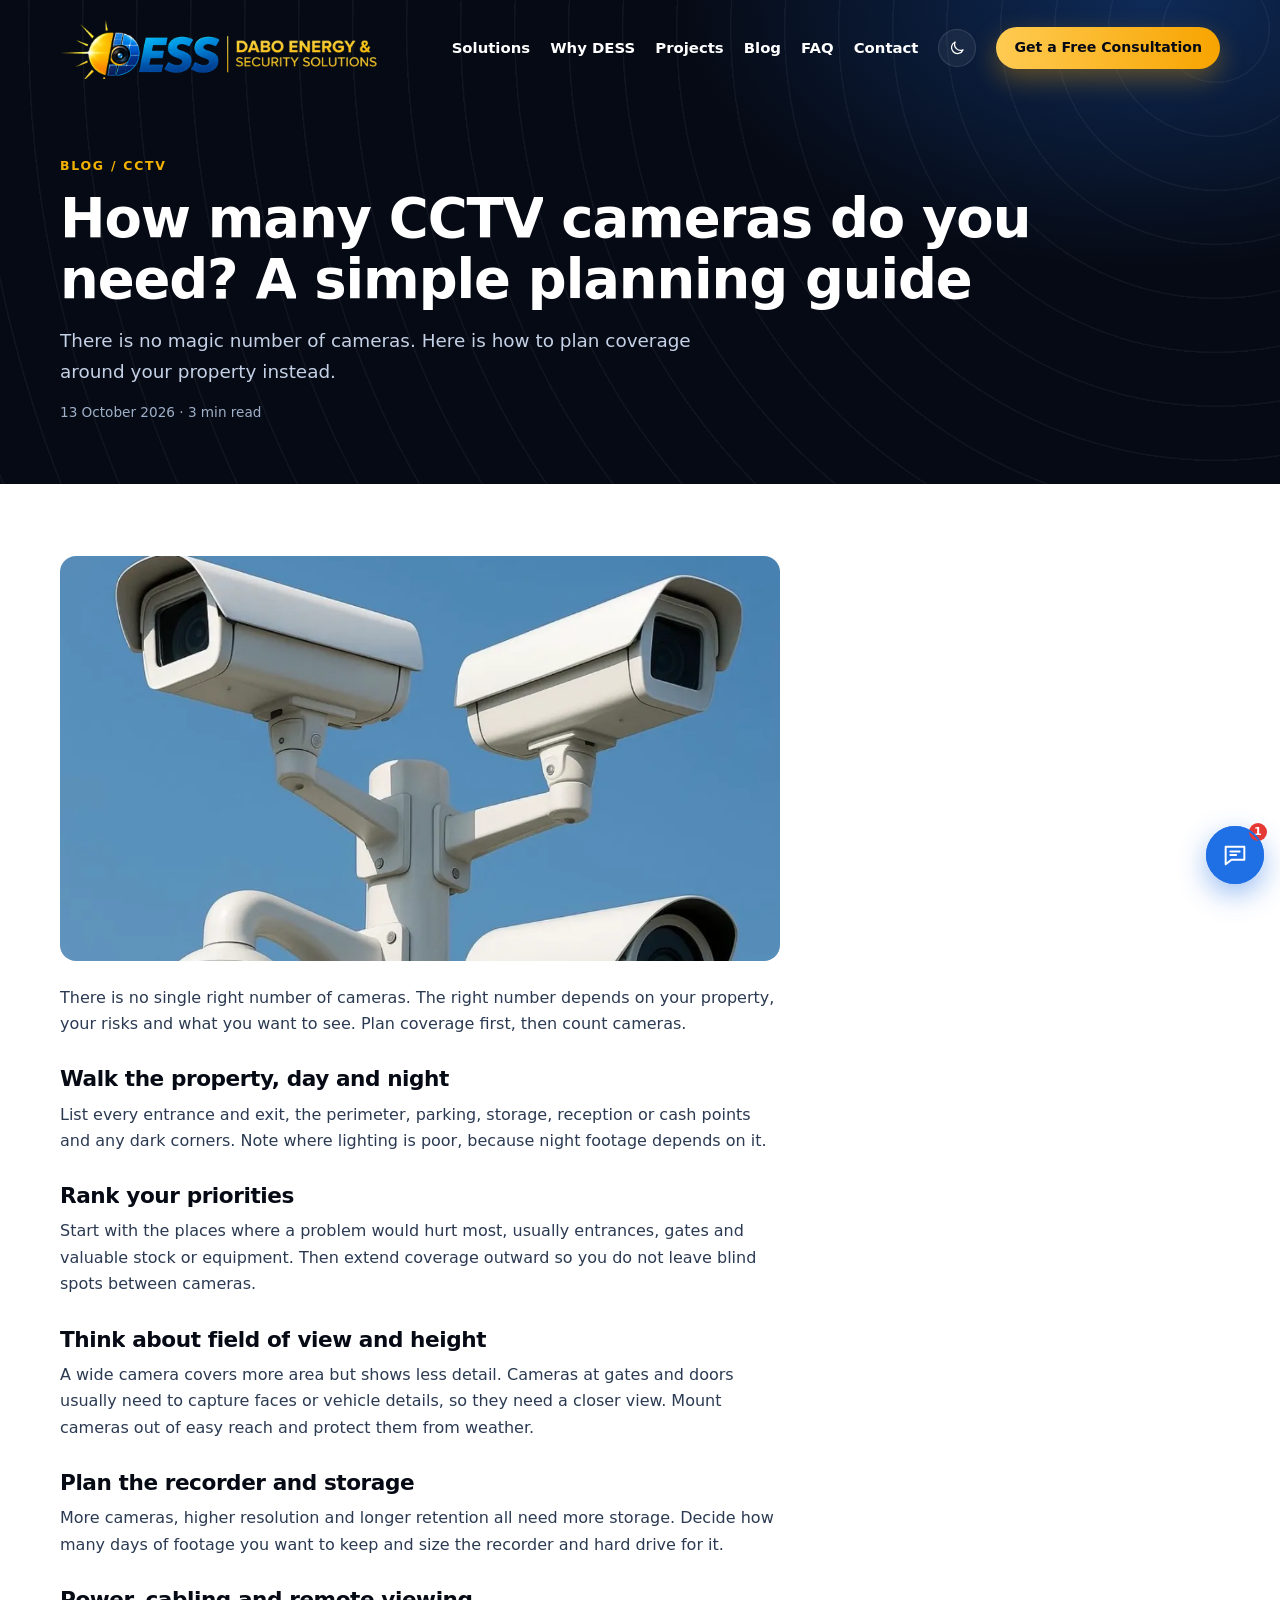
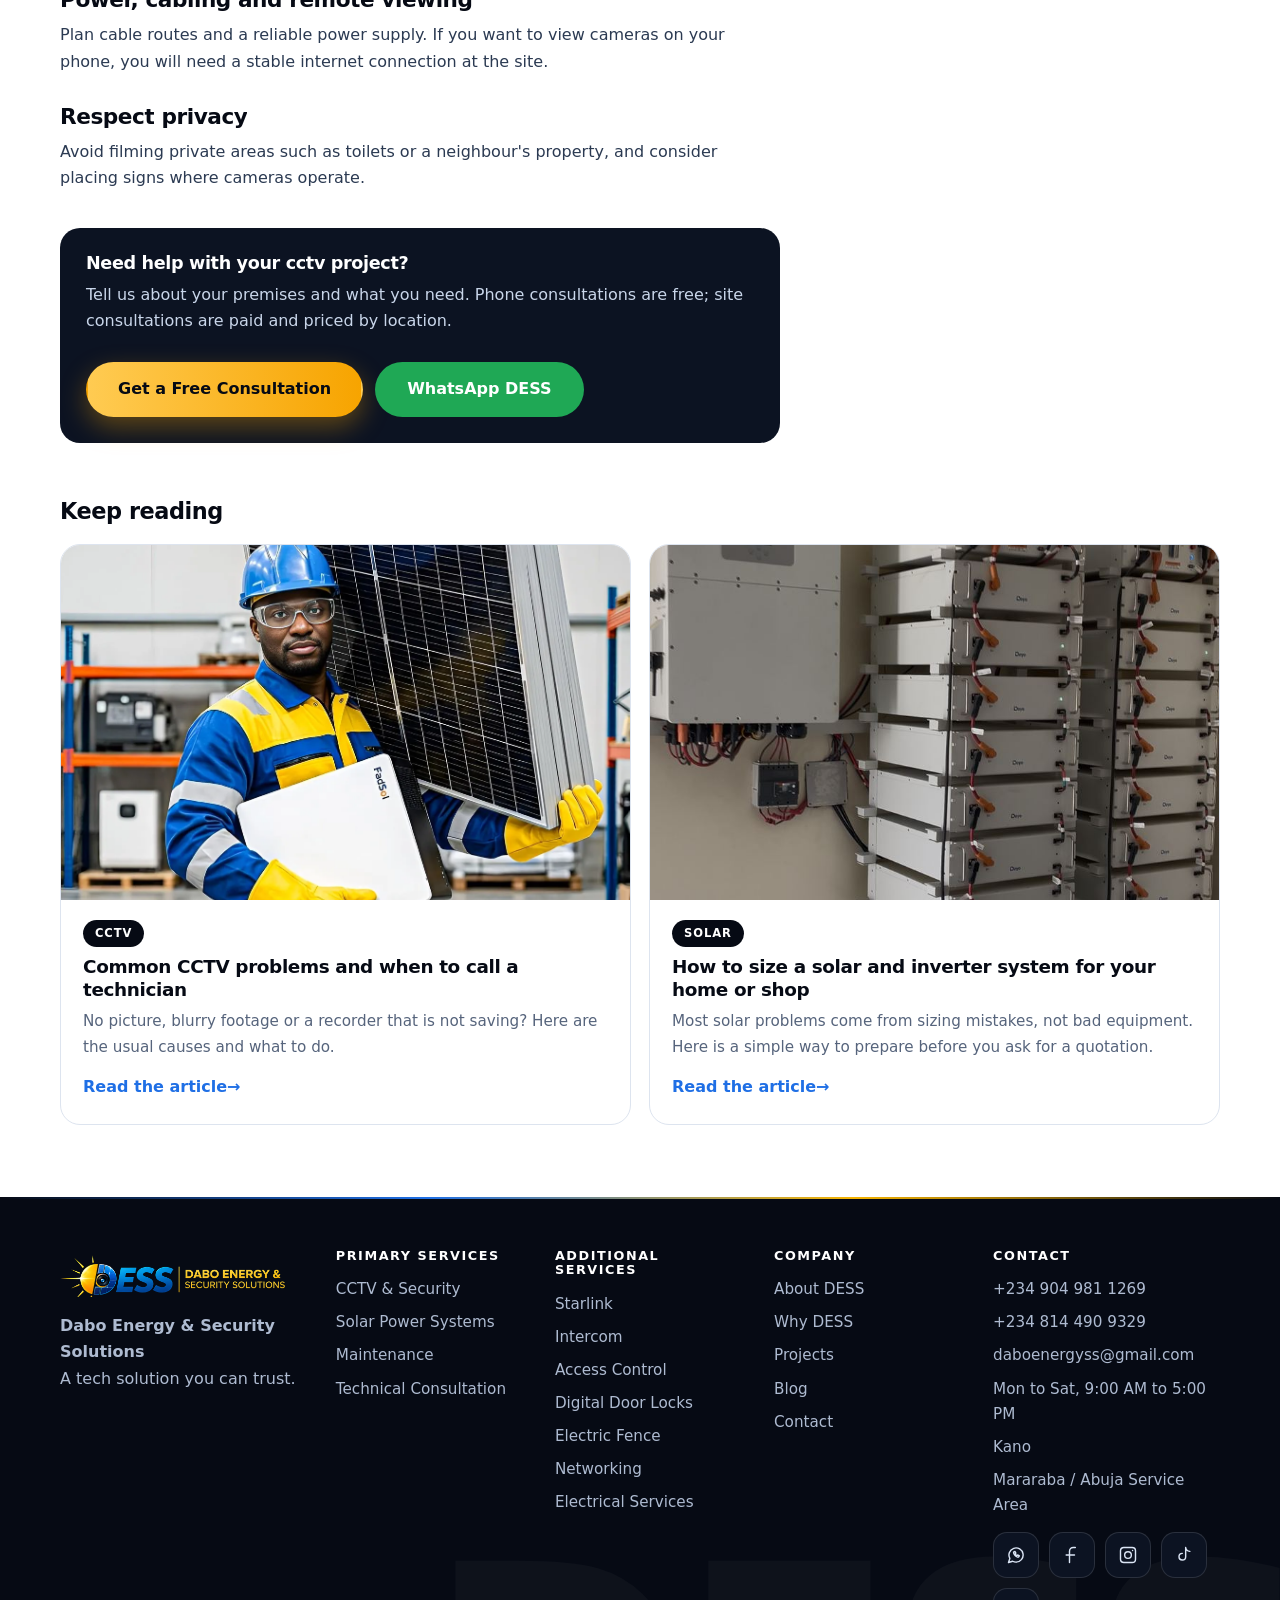
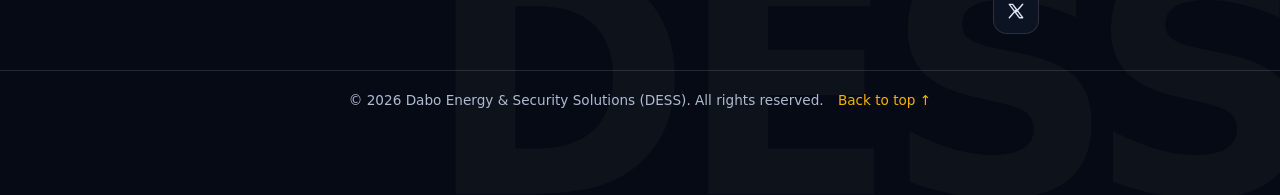
==== commit d55e8380: "Rebuild site from CMS content" ====
--- a/blog-cctv-camera-planning.html
+++ b/blog-cctv-camera-planning.html
@@ -19,7 +19,7 @@
 <link rel="icon" type="image/png" href="/favicon-48.png" sizes="48x48">
 <link rel="icon" type="image/png" href="/favicon-192.png" sizes="192x192">
 <link rel="apple-touch-icon" href="/apple-touch-icon.png">
-<script>document.documentElement.classList.add("js")</script>
+<script>document.documentElement.classList.add("js");try{if(localStorage.getItem("dess-theme")==="dark")document.documentElement.setAttribute("data-theme","dark")}catch(e){}</script>
 <link rel="stylesheet" href="/style.css">
 <script type="application/ld+json">{"@context": "https://schema.org", "@type": "BlogPosting", "headline": "How many CCTV cameras do you need? A simple planning guide", "datePublished": "2026-10-13", "author": {"@type": "Organization", "name": "Dabo Energy & Security Solutions"}, "publisher": {"@type": "Organization", "name": "Dabo Energy & Security Solutions", "logo": {"@type": "ImageObject", "url": "https://dess.com.ng/logo-512.png"}}, "mainEntityOfPage": "https://dess.com.ng/blog-cctv-camera-planning", "image": "https://dess.com.ng/images/uploads/img_9798.webp"}</script>
 </head>
@@ -48,12 +48,21 @@
 <symbol id="i-ig" viewBox="0 0 24 24"><path d="M7 3h10a4 4 0 014 4v10a4 4 0 01-4 4H7a4 4 0 01-4-4V7a4 4 0 014-4zM12 8a4 4 0 100 8 4 4 0 000-8zM17.5 6.5h.01"/></symbol>
 <symbol id="i-tt" viewBox="0 0 24 24"><path d="M14 3v11a4 4 0 11-4-4M14 3c.4 2.7 2.2 4.4 5 4.6"/></symbol>
 <symbol id="i-x" viewBox="0 0 24 24"><path d="M4 4h4l12 16h-4zM20 4l-7.5 8.5M4 20l7.5-8.5"/></symbol>
+<symbol id="i-shield" viewBox="0 0 24 24"><path d="M12 3l8 3v6c0 5-3.5 8-8 9-4.5-1-8-4-8-9V6zM9 12l2 2 4-4"/></symbol>
+<symbol id="i-users" viewBox="0 0 24 24"><path d="M9 11a3 3 0 100-6 3 3 0 000 6zM3 20c0-3 3-5 6-5s6 2 6 5M16 5a3 3 0 010 6M18 15c2 .5 3 2 3 5"/></symbol>
+<symbol id="i-award" viewBox="0 0 24 24"><path d="M12 14a5 5 0 100-10 5 5 0 000 10zM8.5 13.5L7 21l5-3 5 3-1.5-7.5"/></symbol>
+<symbol id="i-box" viewBox="0 0 24 24"><path d="M12 3l8 4.5v9L12 21l-8-4.5v-9zM12 12l8-4.5M12 12v9M12 12L4 7.5"/></symbol>
+<symbol id="i-headset" viewBox="0 0 24 24"><path d="M4 13v-1a8 8 0 0116 0v1M4 13h3v5H5a1 1 0 01-1-1zM20 13h-3v5h2a1 1 0 001-1zM17 18c0 2-2 3-5 3"/></symbol>
+<symbol id="i-sun" viewBox="0 0 24 24"><path d="M12 8a4 4 0 100 8 4 4 0 000-8zM12 2v2M12 20v2M2 12h2M20 12h2M5 5l1.5 1.5M17.5 17.5L19 19M5 19l1.5-1.5M17.5 6.5L19 5"/></symbol>
+<symbol id="i-moon" viewBox="0 0 24 24"><path d="M20 14.5A8 8 0 019.5 4 8 8 0 1020 14.5z"/></symbol>
+<symbol id="i-yt" viewBox="0 0 24 24"><path d="M3 8a3 3 0 013-3h12a3 3 0 013 3v8a3 3 0 01-3 3H6a3 3 0 01-3-3zM10 9v6l5-3z"/></symbol>
+<symbol id="i-in" viewBox="0 0 24 24"><path d="M5 9v10M5 5.5v.01M10 19V9m0 4c0-2 1.5-4 4-4s3 1.5 3 4v6"/></symbol>
 <symbol id="i-tick" viewBox="0 0 24 24"><path d="M5 12.5l4.5 4.5L19 7.5"/></symbol>
 </svg>
 <header class="nav"><div class="progress" aria-hidden="true"></div><div class="wrap nav-in">
 <a href="/" class="brand" aria-label="DESS home"><img src="/logo.png" alt="DESS - Dabo Energy &amp; Security Solutions logo" width="900" height="174"></a>
 <button class="burger" aria-label="Open menu" aria-expanded="false" aria-controls="menu"><span></span><span></span><span></span></button>
-<nav id="menu" class="menu" aria-label="Main"><div class="drawer-head"><span>Menu</span><button type="button" class="drawer-x" aria-label="Close menu">&times;</button></div><a href="/" class="m-home">Home</a><a href="/#solutions">Solutions</a><a href="/#why">Why DESS</a><a href="/#projects">Projects</a><a href="/blog">Blog</a><a href="/#faq">FAQ</a><a href="/#contact">Contact</a><a href="/#contact" class="btn btn-gold nav-cta">Get a Free Consultation</a><div class="drawer-foot"><a href="/#contact" class="btn btn-gold">Get a Free Consultation</a><div class="dbtns"><a href="https://wa.me/2349049811269" class="btn btn-wa"><svg class="ico"><use href="#i-wa"/></svg>WhatsApp</a><a href="tel:+2349049811269" class="btn btn-glass"><svg class="ico"><use href="#i-phone"/></svg>Call</a></div><p><a href="mailto:daboenergyss@gmail.com">daboenergyss@gmail.com</a><a href="tel:+2349049811269">+234 904 981 1269</a><a href="tel:+2348144909329">+234 814 490 9329</a></p><div class="social"><a href="https://wa.me/2349049811269" target="_blank" rel="noopener" aria-label="DESS on WhatsApp"><svg class="ico"><use href="#i-wa"/></svg></a><a href="https://www.facebook.com/daboenergy.ss" target="_blank" rel="noopener" aria-label="DESS on Facebook"><svg class="ico"><use href="#i-fb"/></svg></a><a href="https://www.instagram.com/dabo_energy_ss" target="_blank" rel="noopener" aria-label="DESS on Instagram"><svg class="ico"><use href="#i-ig"/></svg></a><a href="https://www.tiktok.com/@dabo_ess" target="_blank" rel="noopener" aria-label="DESS on TikTok"><svg class="ico"><use href="#i-tt"/></svg></a><a href="https://x.com/dabo_energy_ss" target="_blank" rel="noopener" aria-label="DESS on X"><svg class="ico"><use href="#i-x"/></svg></a></div></div></nav>
+<nav id="menu" class="menu" aria-label="Main"><div class="drawer-head"><span>Menu</span><button type="button" class="drawer-x" aria-label="Close menu">&times;</button></div><a href="/" class="m-home" data-nav="home">Home</a><a href="/#solutions" data-nav="solutions">Solutions</a><a href="/#why" data-nav="why">Why DESS</a><a href="/#projects" data-nav="projects">Projects</a><a href="/blog" data-nav="blog">Blog</a><a href="/#faq" data-nav="faq">FAQ</a><a href="/#contact" data-nav="contact">Contact</a><button type="button" class="theme-btn" aria-label="Switch to dark mode"><svg class="ico"><use href="#i-moon"/></svg></button><a href="/#contact" class="btn btn-gold nav-cta">Get a Free Consultation</a><div class="drawer-foot"><a href="/#contact" class="btn btn-gold">Get a Free Consultation</a><div class="theme-card"><span class="tc-l"><svg class="ico"><use href="#i-moon"/></svg><b class="tc-name">Light mode</b></span><button type="button" class="tc-btn">Switch to Dark</button></div><div class="dbtns"><a href="https://wa.me/2349049811269" class="btn btn-wa"><svg class="ico"><use href="#i-wa"/></svg>WhatsApp</a><a href="tel:+2349049811269" class="btn btn-glass"><svg class="ico"><use href="#i-phone"/></svg>Call</a></div><p><a href="mailto:daboenergyss@gmail.com">daboenergyss@gmail.com</a><a href="tel:+2349049811269">+234 904 981 1269</a><a href="tel:+2348144909329">+234 814 490 9329</a></p><div class="social"><a href="https://wa.me/2349049811269" target="_blank" rel="noopener" aria-label="DESS on WhatsApp"><svg class="ico"><use href="#i-wa"/></svg></a><a href="https://www.facebook.com/daboenergy.ss" target="_blank" rel="noopener" aria-label="DESS on Facebook"><svg class="ico"><use href="#i-fb"/></svg></a><a href="https://www.instagram.com/dabo_energy_ss" target="_blank" rel="noopener" aria-label="DESS on Instagram"><svg class="ico"><use href="#i-ig"/></svg></a><a href="https://www.tiktok.com/@dabo_ess" target="_blank" rel="noopener" aria-label="DESS on TikTok"><svg class="ico"><use href="#i-tt"/></svg></a><a href="https://x.com/dabo_energy_ss" target="_blank" rel="noopener" aria-label="DESS on X"><svg class="ico"><use href="#i-x"/></svg></a></div></div></nav>
 </div></header>
 <div class="scrim" aria-hidden="true"></div>
 <main id="main">
@@ -75,6 +84,6 @@
 </div><p class="copy">© <span id="yr">2026</span> Dabo Energy &amp; Security Solutions (DESS). All rights reserved. <a href="#">Back to top &uarr;</a></p></footer>
 <button class="wafab" aria-label="Chat with the DESS assistant" aria-expanded="false" aria-controls="wapop"><svg class="ico"><use href="#i-chat"/></svg><b class="dot">1</b></button><div class="wapop" id="wapop" role="dialog" aria-label="DESS assistant" hidden><div class="wahead"><span class="av">D</span><div><strong>DESS Assistant</strong><small>Automated assistant &middot; answers from DESS information</small></div><button class="waclose" aria-label="Close chat">&times;</button></div><div class="wamsgs" id="wamsgs" aria-live="polite"></div><div class="wachips" id="wachips"></div><form class="wain" id="wain"><input id="wainput" type="text" placeholder="Type your question" autocomplete="off" aria-label="Type your question"><button type="submit" aria-label="Send">&rarr;</button></form><a class="start" id="wastart" href="https://wa.me/2349049811269" target="_blank" rel="noopener">Continue on WhatsApp</a></div>
 <script>window.DESS_SITE={"wa": "2349049811269", "phone": "+234 904 981 1269", "email": "daboenergyss@gmail.com", "phone2": "+234 814 490 9329"};</script>
-<script type="application/json" id="dess-kb">{"faq": [{"q": "Do you install solar systems?", "a": "Yes. DESS designs and installs solar and backup power systems, including panels, inverters and battery storage, configured to your requirements."}, {"q": "Do you install CCTV systems for businesses?", "a": "Yes. We design and install CCTV systems for offices, shops, hotels, schools, hospitals, factories and estates, including DVR/NVR recording and remote viewing setup."}, {"q": "Do you provide CCTV maintenance?", "a": "Yes. We inspect, troubleshoot, repair where applicable and upgrade existing CCTV systems."}, {"q": "Can DESS handle large commercial projects?", "a": "DESS is equipped and positioned to take on commercial and institutional projects, from planning and system design to installation, configuration and support. Share your requirements and we will discuss the scope with you."}, {"q": "Do you serve Abuja?", "a": "Yes. Our Mararaba base serves Nasarawa, Abuja and surrounding areas."}, {"q": "Do you serve outside Kano and Abuja?", "a": "Yes. DESS can take on projects nationwide and outside Nigeria depending on requirements. Pricing may vary with location, logistics and scope."}, {"q": "Do you install Starlink?", "a": "Yes. We handle Starlink equipment supply, installation, activation assistance, Wi-Fi and network configuration, relocation and mounting, troubleshooting and maintenance, and subscription enquiries. Contact us for current plan details and the purchase or renewal process."}, {"q": "Do you provide maintenance after installation?", "a": "Yes. Maintenance and technical support are a core DESS service for solar, CCTV, connectivity and other installed systems."}, {"q": "Can DESS provide technical consultation?", "a": "Yes. We can advise on the right solution before you buy equipment or begin installation."}, {"q": "Is technical consultation free?", "a": "Phone consultations are free. Site consultations are paid, and the price depends on the location."}, {"q": "Do you work with hotels, schools and hospitals?", "a": "We are equipped to serve these sectors. Requirements differ between them, so we begin by understanding your premises and needs."}], "why": [{"title": "Technical approach", "text": "We design systems around your requirements, not around the equipment on the shelf."}, {"title": "Professional installation", "text": "Neat installation, correct configuration and a clean finish."}, {"title": "Equipment selection", "text": "We help you specify dependable equipment suited to the project."}, {"title": "Support beyond installation", "text": "Maintenance, troubleshooting and upgrades for systems we install."}, {"title": "Experience", "text": "Over seven years in the industry, with 150+ projects completed."}, {"title": "Customer-focused service", "text": "Clear communication from first enquiry to handover."}], "about": {"background": ["DESS began in response to the challenge of unreliable electricity in Nigeria, and grew as customers asked for more. Today, Dabo Energy & Security Solutions is a technology and systems solutions company providing energy, security, connectivity, maintenance and technical consultation services.", "We operate from Kano and Nasarawa, serving both Nasarawa and Abuja from our Mararaba base, and accept enquiries across Nigeria. With 8+ years of experience, we approach every job the same way: understand the problem, recommend a practical solution, install and configure it properly, and keep supporting it."], "mission": "To understand each customer's real problem and deliver the right technical solution, with dependable service and lasting value, and to stand by our work after installation.", "expertise": [{"title": "CCTV and security systems", "text": "Design, installation, configuration and remote viewing setup, plus fault-finding on existing systems."}, {"title": "Solar and backup power", "text": "Assessment-led design, equipment selection, installation, configuration and support."}, {"title": "Maintenance and troubleshooting", "text": "Inspection, repairs where applicable, optimisation, upgrades and technical support."}, {"title": "Technical consultation", "text": "Honest guidance on the right solution before you buy equipment or start installation."}, {"title": "Starlink and connectivity", "text": "Installation, activation help, Wi-Fi and network setup, relocation and mounting."}, {"title": "Access control and related systems", "text": "Intercoms, digital door locks, access control and electric fences, subject to assessment."}], "founders": ""}}</script>
+<script type="application/json" id="dess-kb">{"faq": [{"q": "Do you install solar systems?", "a": "Yes. DESS designs and installs solar and backup power systems, including panels, inverters and battery storage, configured to your requirements."}, {"q": "Do you install CCTV systems for businesses?", "a": "Yes. We design and install CCTV systems for offices, shops, hotels, schools, hospitals, factories and estates, including DVR/NVR recording and remote viewing setup."}, {"q": "Do you provide CCTV maintenance?", "a": "Yes. We inspect, troubleshoot, repair where applicable and upgrade existing CCTV systems."}, {"q": "Can DESS handle large commercial projects?", "a": "DESS is equipped and positioned to take on commercial and institutional projects, from planning and system design to installation, configuration and support. Share your requirements and we will discuss the scope with you."}, {"q": "Do you serve Abuja?", "a": "Yes. Our Mararaba base serves Nasarawa, Abuja and surrounding areas."}, {"q": "Do you serve outside Kano and Abuja?", "a": "Yes. DESS can take on projects nationwide and outside Nigeria depending on requirements. Pricing may vary with location, logistics and scope."}, {"q": "Do you install Starlink?", "a": "Yes. We handle Starlink equipment supply, installation, activation assistance, Wi-Fi and network configuration, relocation and mounting, troubleshooting and maintenance, and subscription enquiries. Contact us for current plan details and the purchase or renewal process."}, {"q": "Do you provide maintenance after installation?", "a": "Yes. Maintenance and technical support are a core DESS service for solar, CCTV, connectivity and other installed systems."}, {"q": "Can DESS provide technical consultation?", "a": "Yes. We can advise on the right solution before you buy equipment or begin installation."}, {"q": "Is technical consultation free?", "a": "Phone consultations are free. Site consultations are paid, and the price depends on the location."}, {"q": "Do you work with hotels, schools and hospitals?", "a": "We are equipped to serve these sectors. Requirements differ between them, so we begin by understanding your premises and needs."}], "why": [{"title": "Technical approach", "text": "We design systems around your requirements, not around the equipment on the shelf."}, {"title": "Professional installation", "text": "Neat installation, correct configuration and a clean finish."}, {"title": "Equipment selection", "text": "We help you specify dependable equipment suited to the project."}, {"title": "Support beyond installation", "text": "Maintenance, troubleshooting and upgrades for systems we install."}, {"title": "Experience", "text": "Over seven years in the industry, with 150+ projects completed."}, {"title": "Customer-focused service", "text": "Clear communication from first enquiry to handover."}], "about": {"background": ["DESS began in response to the challenge of unreliable electricity in Nigeria, and grew as customers asked for more. Today, Dabo Energy & Security Solutions is a technology and systems solutions company providing energy, security, connectivity, maintenance and technical consultation services.", "We operate from Kano and Nasarawa, serving both Nasarawa and Abuja from our Mararaba base, and accept enquiries across Nigeria. With 8+ years of experience, we approach every job the same way: understand the problem, recommend a practical solution, install and configure it properly, and keep supporting it."], "mission": "At Dabo Energy & Security Solutions (DESS), our mission is to deliver reliable, innovative, and affordable technology solutions in security, solar energy, and connectivity. We are committed to protecting people and properties, powering businesses, and keeping communities connected through quality installations, expert support, and trusted service.\n\nDESS — A tech solution you can trust.", "expertise": [{"title": "CCTV and security systems", "text": "Design, installation, configuration and remote viewing setup, plus fault-finding on existing systems."}, {"title": "Solar and backup power", "text": "Assessment-led design, equipment selection, installation, configuration and support."}, {"title": "Maintenance and troubleshooting", "text": "Inspection, repairs where applicable, optimisation, upgrades and technical support."}, {"title": "Technical consultation", "text": "Honest guidance on the right solution before you buy equipment or start installation."}, {"title": "Starlink and connectivity", "text": "Installation, activation help, Wi-Fi and network setup, relocation and mounting."}, {"title": "Access control and related systems", "text": "Intercoms, digital door locks, access control and electric fences, subject to assessment."}], "founders": ""}}</script>
 <script src="/script.js"></script>
 </body></html>
--- a/style.css
+++ b/style.css
@@ -525,3 +525,80 @@
 @media(min-width:960px){.xgrid{grid-template-columns:repeat(3,minmax(0,1fr))}.co-grid.has-img{grid-template-columns:1.25fr .75fr}.mission{padding:32px 36px}}
 .prose .afig{margin:0 0 24px}
 .prose .afig img{width:100%;aspect-ratio:16/9;object-fit:cover;border-radius:16px}
+
+/* ===== v10: Why DESS cards, dark FAQ, premium drawer, dark mode, article CTA fix ===== */
+.sec-head{text-align:center;max-width:760px;margin:0 auto 36px}
+.sec-head .eyebrow{color:var(--gold)}
+.sec-head h2{color:#fff;margin-bottom:14px}
+.sub-lead{color:#aebbd1;font-size:1.05rem;max-width:36em;margin-inline:auto}
+.whys{background-color:#0f1830}
+.whygrid{display:grid;gap:16px}
+.why{display:flex;gap:18px;align-items:flex-start;padding:26px 24px;border-radius:26px;border:1px solid var(--ln);border-top:1px solid var(--ln);background:linear-gradient(160deg,rgba(8,13,25,.88),rgba(15,24,45,.9));transition:border-color .25s ease,box-shadow .25s ease,transform .25s ease}
+.why h3{color:#fff;font-size:1.22rem;margin:2px 0 6px}
+.why p{color:#aebbd1;margin:0}
+.wi{flex:none;width:46px;height:46px;border-radius:14px;display:grid;place-items:center;color:var(--gold);background:rgba(245,179,1,.1)}
+.wi .ico{width:24px;height:24px}
+.why:hover,.why:focus-within{border-color:rgba(245,179,1,.55);box-shadow:0 0 0 1px rgba(245,179,1,.16),0 18px 40px rgba(0,0,0,.28)}
+.faqs{background-color:#0b1222}
+.faqs details{border-bottom:1px solid var(--ln);padding:2px 0}
+.faqs summary{color:#fff;font-size:clamp(1.02rem,3.6vw,1.2rem);font-weight:600;padding:22px 42px 22px 0}
+.faqs summary::after{content:"";width:9px;height:9px;border-right:2px solid #9fb1cc;border-bottom:2px solid #9fb1cc;transform:rotate(45deg);top:50%;margin-top:-7px;right:6px;font-size:0;transition:transform .25s ease,margin .25s ease}
+.faqs details[open] summary::after{content:"";transform:rotate(-135deg);margin-top:-2px}
+.faqs summary:hover{color:var(--gold)}
+.faqs details p{color:#aebbd1;padding:0 0 22px;max-width:46em}
+/* company story now on the light background */
+.company .big,.company .co-text p.big{color:var(--text)}
+.company .co-text p{color:var(--mut)}
+.company .co-sub{color:var(--mut)}
+.founders{color:var(--blue)!important}
+.xp{border:1px solid var(--bd);background:#fff}
+.xp h3{color:var(--ink)}
+.xp p{color:var(--mut)}
+.xp span{color:var(--blue)}
+.xp:hover{border-color:var(--blue)}
+@media(min-width:760px){.whygrid{grid-template-columns:repeat(2,minmax(0,1fr))}}
+@media(min-width:960px){.whygrid{grid-template-columns:repeat(3,minmax(0,1fr))}}
+/* article call-to-action: fix unreadable text and button colours */
+.prose .acta p{color:#c9d6ea;margin-bottom:16px}
+.prose .acta a.btn{font-weight:700}
+.prose .acta a.btn-gold{color:var(--ink)}
+.prose .acta a.btn-glass,.prose .acta a.btn-wa{color:#fff}
+.prose a.btn-gold{color:var(--ink)}
+/* theme buttons */
+.theme-btn{display:none}
+@media(min-width:1100px){.menu>.theme-btn{display:grid;place-items:center;width:38px;height:38px;padding:0;border-radius:50%;border:1px solid var(--ln);background:rgba(255,255,255,.06);color:#fff;cursor:pointer;transition:transform .15s ease,background .2s ease}.menu>.theme-btn:hover{background:rgba(245,179,1,.16)}.menu>.theme-btn:active{transform:scale(.92)}.menu>.theme-btn .ico{width:18px;height:18px}}
+/* premium drawer feel */
+@media(max-width:1099px){
+ .menu{background:linear-gradient(180deg,#101b36,#070b16)}
+ .drawer-head{border-bottom:1px solid var(--ln)}
+ .drawer-x{border-radius:14px;background:rgba(255,255,255,.06)}
+ .menu>a:not(.btn){margin:2px 12px;padding:13px 16px;border:0;border-radius:14px;color:#d6e0f2;font-size:1rem}
+ .menu>a:not(.btn)::after{display:none}
+ .menu>a:not(.btn):hover{background:rgba(255,255,255,.05)}
+ .menu>a.active:not(.btn){background:rgba(245,179,1,.13);color:var(--gold)}
+ .menu>.theme-btn{display:none}
+ .theme-card{display:flex;align-items:center;justify-content:space-between;gap:10px;padding:9px 10px 9px 14px;border:1px solid var(--ln);border-radius:16px;background:rgba(255,255,255,.04)}
+ .tc-l{display:flex;align-items:center;gap:10px;color:#fff;font-size:.92rem}
+ .tc-l .ico{width:20px;height:20px}
+ .tc-btn{border:0;border-radius:999px;padding:9px 14px;background:rgba(255,255,255,.1);color:#fff;font:700 .78rem system-ui,sans-serif;cursor:pointer;transition:transform .15s ease,background .2s ease}
+ .tc-btn:active{transform:scale(.95)}
+ .menu .drawer-foot .btn-wa{background:transparent;border:1px solid #1fa855;color:#4fd17f}
+ .menu .drawer-foot .btn-wa:hover{background:rgba(31,168,85,.14)}
+}
+@media(min-width:1100px){.theme-card{display:none}}
+/* dark mode */
+html[data-theme="dark"]{color-scheme:dark;--paper:#0b1325;--text:#dbe5f5;--mut:#9fb0c9;--bd:rgba(255,255,255,.13)}
+html[data-theme="dark"] body{background:#080d19;color:var(--text)}
+html[data-theme="dark"] h2,html[data-theme="dark"] .quote cite,html[data-theme="dark"] label,html[data-theme="dark"] .co,html[data-theme="dark"] .clist strong,html[data-theme="dark"] .bbody h3,html[data-theme="dark"] .xp h3,html[data-theme="dark"] .prose h2{color:#fff}
+html[data-theme="dark"] .card,html[data-theme="dark"] .chips a,html[data-theme="dark"] .chips span,html[data-theme="dark"] .quote,html[data-theme="dark"] form,html[data-theme="dark"] .bcard,html[data-theme="dark"] .xp,html[data-theme="dark"] .wa-shot{background:#101a30;border-color:var(--bd)}
+html[data-theme="dark"] input,html[data-theme="dark"] select,html[data-theme="dark"] textarea{background:#0a1020;color:#fff;border-color:rgba(255,255,255,.22)}
+html[data-theme="dark"] .shot,html[data-theme="dark"] .cimg,html[data-theme="dark"] .bimg{background:#0b1325}
+html[data-theme="dark"] .prose p,html[data-theme="dark"] .prose li{color:#c4d1e6}
+html[data-theme="dark"] .more,html[data-theme="dark"] address a,html[data-theme="dark"] .clist a,html[data-theme="dark"] .prose a:not(.btn){color:#7db2ff}
+html[data-theme="dark"] .sec:not(.dark) .eyebrow,html[data-theme="dark"] .xp span{color:#7db2ff}
+html[data-theme="dark"] .founders{color:#7db2ff!important}
+html[data-theme="dark"] .xp:hover{border-color:#7db2ff}
+html[data-theme="dark"] .upd-item h2{color:#fff}
+html[data-theme="dark"] .chips a:hover{color:#7db2ff}
+.tc-l{white-space:nowrap;font-size:.88rem}
+.tc-btn{white-space:nowrap;padding:8px 12px;font-size:.74rem}
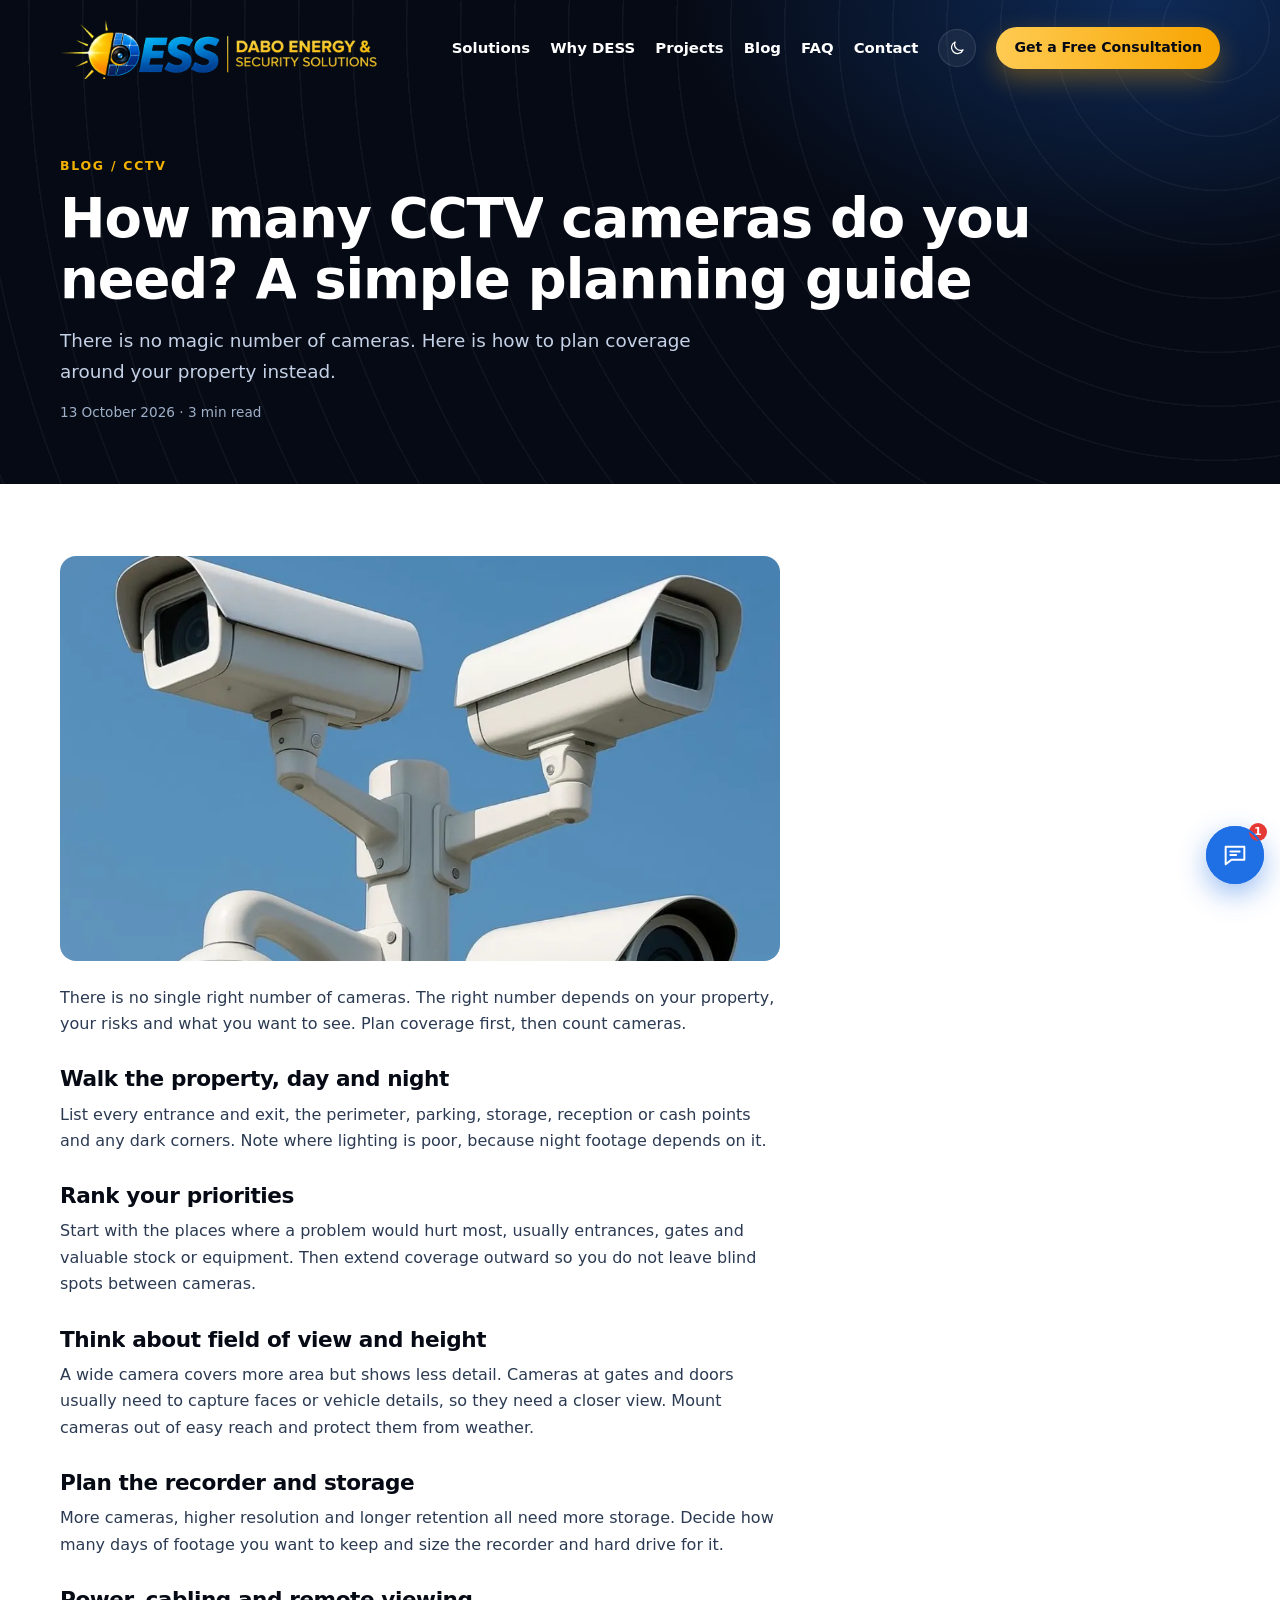
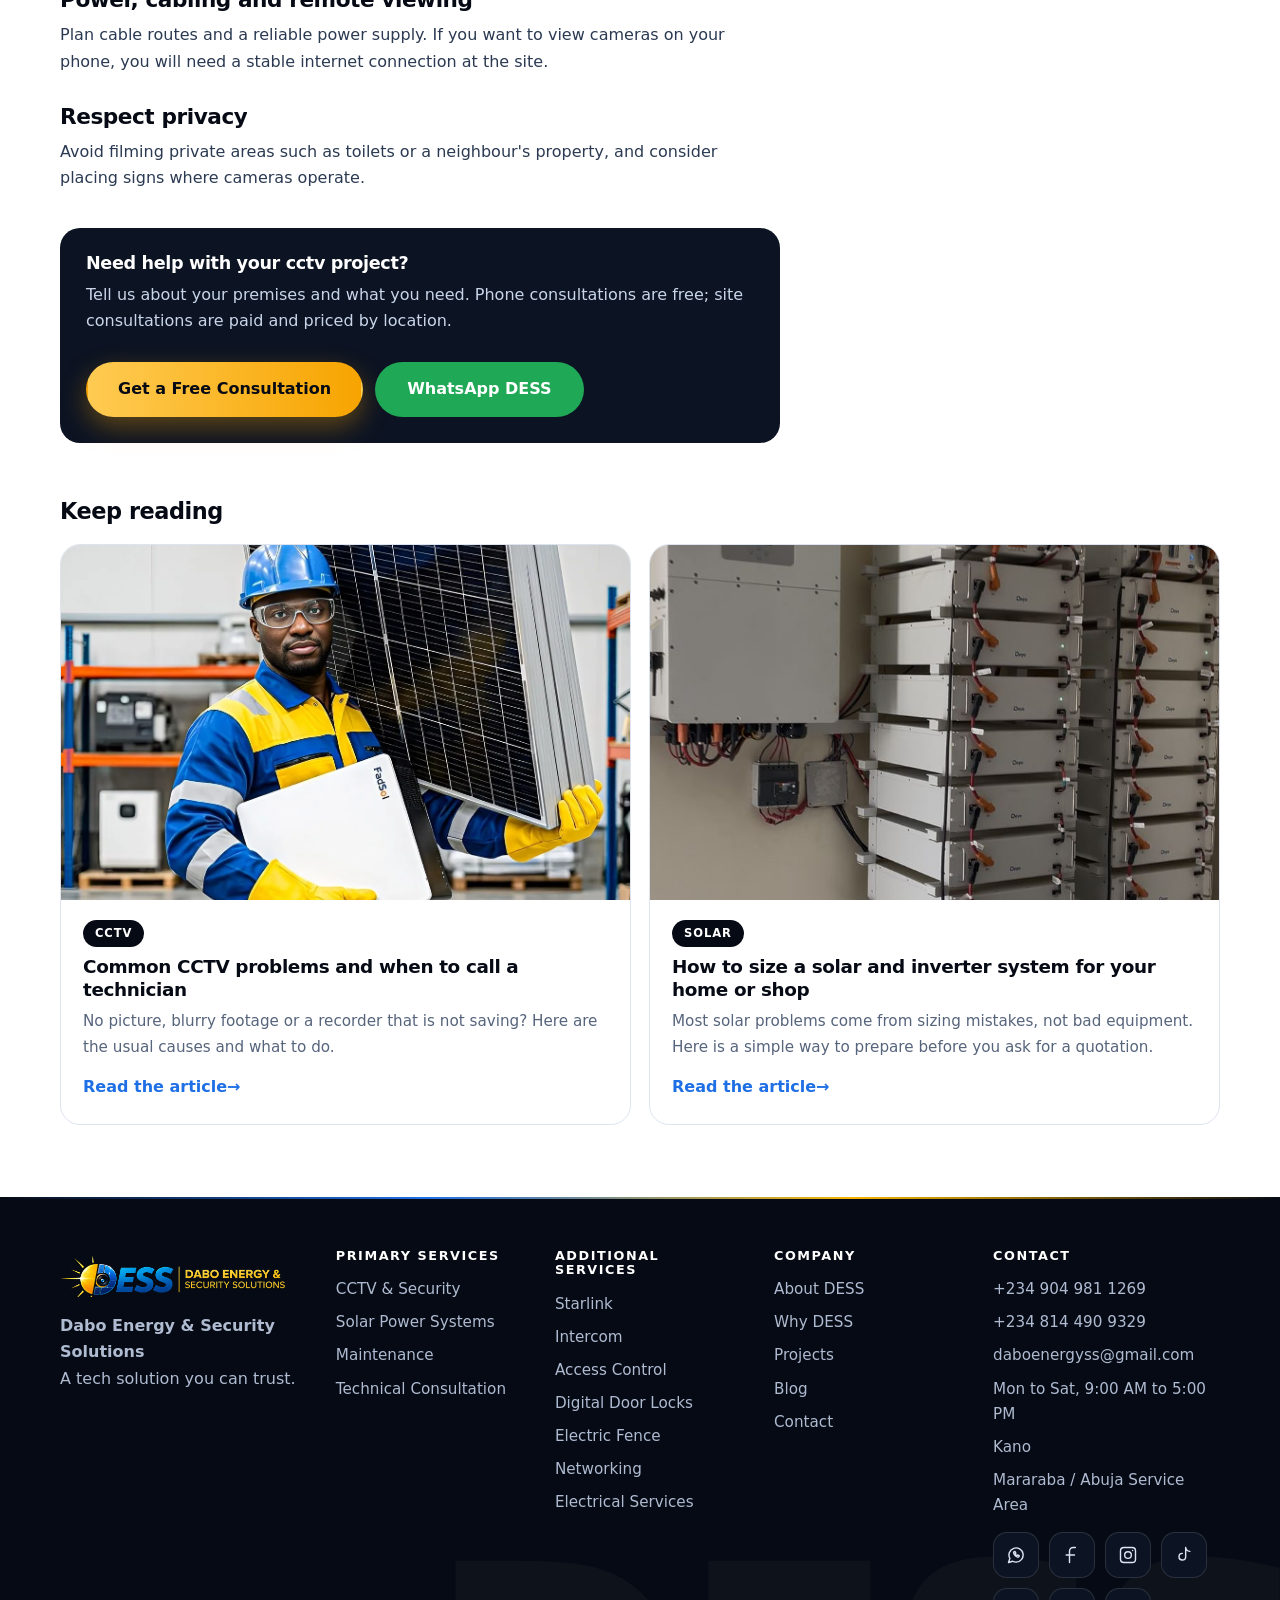
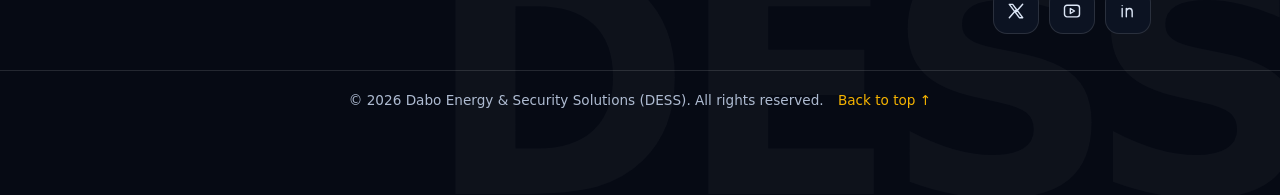
==== commit e9d837da: "Rebuild site from CMS content" ====
--- a/blog-cctv-camera-planning.html
+++ b/blog-cctv-camera-planning.html
@@ -62,7 +62,9 @@
 <header class="nav"><div class="progress" aria-hidden="true"></div><div class="wrap nav-in">
 <a href="/" class="brand" aria-label="DESS home"><img src="/logo.png" alt="DESS - Dabo Energy &amp; Security Solutions logo" width="900" height="174"></a>
 <button class="burger" aria-label="Open menu" aria-expanded="false" aria-controls="menu"><span></span><span></span><span></span></button>
-<nav id="menu" class="menu" aria-label="Main"><div class="drawer-head"><span>Menu</span><button type="button" class="drawer-x" aria-label="Close menu">&times;</button></div><a href="/" class="m-home" data-nav="home">Home</a><a href="/#solutions" data-nav="solutions">Solutions</a><a href="/#why" data-nav="why">Why DESS</a><a href="/#projects" data-nav="projects">Projects</a><a href="/blog" data-nav="blog">Blog</a><a href="/#faq" data-nav="faq">FAQ</a><a href="/#contact" data-nav="contact">Contact</a><button type="button" class="theme-btn" aria-label="Switch to dark mode"><svg class="ico"><use href="#i-moon"/></svg></button><a href="/#contact" class="btn btn-gold nav-cta">Get a Free Consultation</a><div class="drawer-foot"><a href="/#contact" class="btn btn-gold">Get a Free Consultation</a><div class="theme-card"><span class="tc-l"><svg class="ico"><use href="#i-moon"/></svg><b class="tc-name">Light mode</b></span><button type="button" class="tc-btn">Switch to Dark</button></div><div class="dbtns"><a href="https://wa.me/2349049811269" class="btn btn-wa"><svg class="ico"><use href="#i-wa"/></svg>WhatsApp</a><a href="tel:+2349049811269" class="btn btn-glass"><svg class="ico"><use href="#i-phone"/></svg>Call</a></div><p><a href="mailto:daboenergyss@gmail.com">daboenergyss@gmail.com</a><a href="tel:+2349049811269">+234 904 981 1269</a><a href="tel:+2348144909329">+234 814 490 9329</a></p><div class="social"><a href="https://wa.me/2349049811269" target="_blank" rel="noopener" aria-label="DESS on WhatsApp"><svg class="ico"><use href="#i-wa"/></svg></a><a href="https://www.facebook.com/daboenergy.ss" target="_blank" rel="noopener" aria-label="DESS on Facebook"><svg class="ico"><use href="#i-fb"/></svg></a><a href="https://www.instagram.com/dabo_energy_ss" target="_blank" rel="noopener" aria-label="DESS on Instagram"><svg class="ico"><use href="#i-ig"/></svg></a><a href="https://www.tiktok.com/@dabo_ess" target="_blank" rel="noopener" aria-label="DESS on TikTok"><svg class="ico"><use href="#i-tt"/></svg></a><a href="https://x.com/dabo_energy_ss" target="_blank" rel="noopener" aria-label="DESS on X"><svg class="ico"><use href="#i-x"/></svg></a></div></div></nav>
+<nav id="menu" class="menu" aria-label="Main"><div class="drawer-head"><span>Menu</span><button type="button" class="drawer-x" aria-label="Close menu">&times;</button></div><a href="/" class="m-home" data-nav="home">Home</a><a href="/#solutions" data-nav="solutions">Solutions</a><a href="/#why" data-nav="why">Why DESS</a><a href="/#projects" data-nav="projects">Projects</a><a href="/blog" data-nav="blog">Blog</a><a href="/#faq" data-nav="faq">FAQ</a><a href="/#contact" data-nav="contact">Contact</a><button type="button" class="theme-btn" aria-label="Switch to dark mode"><svg class="ico"><use href="#i-moon"/></svg></button><a href="/#contact" class="btn btn-gold nav-cta">Get a Free Consultation</a><div class="drawer-foot"><a href="/#contact" class="btn btn-gold">Get a Free Consultation</a><div class="theme-card"><span class="tc-l"><svg class="ico"><use href="#i-moon"/></svg><b class="tc-name">Light mode</b></span><button type="button" class="tc-btn">Switch to Dark</button></div><div class="dbtns"><a href="https://wa.me/2349049811269" class="btn btn-wa"><svg class="ico"><use href="#i-wa"/></svg>WhatsApp</a><a href="tel:+2349049811269" class="btn btn-glass"><svg class="ico"><use href="#i-phone"/></svg>Call</a></div><p><a href="mailto:daboenergyss@gmail.com">daboenergyss@gmail.com</a><a href="tel:+2349049811269">+234 904 981 1269</a><a href="tel:+2348144909329">+234 814 490 9329</a></p><div class="social"><a href="https://wa.me/2349049811269" target="_blank" rel="noopener" aria-label="DESS on WhatsApp"><svg class="ico"><use href="#i-wa"/></svg></a><a href="https://www.facebook.com/daboenergy.ss" target="_blank" rel="noopener" aria-label="DESS on Facebook"><svg class="ico"><use href="#i-fb"/></svg></a><a href="https://www.instagram.com/dabo_energy_ss" target="_blank" rel="noopener" aria-label="DESS on Instagram"><svg class="ico"><use href="#i-ig"/></svg></a><a href="https://www.tiktok.com/@dabo_ess",
+  "https://youtube.com/@dabo_ess?si=DFVZsCFw3TeAytur",
+  "https://www.linkedin.com/company/dabo-energy-security-solutions/" target="_blank" rel="noopener" aria-label="DESS on TikTok"><svg class="ico"><use href="#i-tt"/></svg></a><a href="https://x.com/dabo_energy_ss" target="_blank" rel="noopener" aria-label="DESS on X"><svg class="ico"><use href="#i-x"/></svg></a><a class="soc" href="https://youtube.com/@dabo_ess?si=DFVZsCFw3TeAytur" target="_blank" rel="noopener" aria-label="YouTube"><svg class="ico"><use href="#i-yt"/></svg></a><a class="soc" href="https://www.linkedin.com/company/dabo-energy-security-solutions/" target="_blank" rel="noopener" aria-label="LinkedIn"><svg class="ico"><use href="#i-in"/></svg></a></div></div></nav>
 </div></header>
 <div class="scrim" aria-hidden="true"></div>
 <main id="main">
@@ -80,7 +82,9 @@
 <div><h3>Additional Services</h3><span>Starlink</span><span>Intercom</span><span>Access Control</span><span>Digital Door Locks</span><span>Electric Fence</span><span>Networking</span><span>Electrical Services</span></div>
 <div><h3>Company</h3><a href="/#about">About DESS</a><a href="/#why">Why DESS</a><a href="/#projects">Projects</a><a href="/blog">Blog</a><a href="/#contact">Contact</a></div>
 <div><h3>Contact</h3><a href="tel:+2349049811269">+234 904 981 1269</a><a href="tel:+2348144909329">+234 814 490 9329</a><a href="mailto:daboenergyss@gmail.com">daboenergyss@gmail.com</a><span>Mon to Sat, 9:00 AM to 5:00 PM</span><span>Kano</span><span>Mararaba / Abuja Service Area</span>
-<div class="social"><a href="https://wa.me/2349049811269" target="_blank" rel="noopener" aria-label="DESS on WhatsApp"><svg class="ico"><use href="#i-wa"/></svg></a><a href="https://www.facebook.com/daboenergy.ss" target="_blank" rel="noopener" aria-label="DESS on Facebook"><svg class="ico"><use href="#i-fb"/></svg></a><a href="https://www.instagram.com/dabo_energy_ss" target="_blank" rel="noopener" aria-label="DESS on Instagram"><svg class="ico"><use href="#i-ig"/></svg></a><a href="https://www.tiktok.com/@dabo_ess" target="_blank" rel="noopener" aria-label="DESS on TikTok"><svg class="ico"><use href="#i-tt"/></svg></a><a href="https://x.com/dabo_energy_ss" target="_blank" rel="noopener" aria-label="DESS on X"><svg class="ico"><use href="#i-x"/></svg></a></div></div>
+<div class="social"><a href="https://wa.me/2349049811269" target="_blank" rel="noopener" aria-label="DESS on WhatsApp"><svg class="ico"><use href="#i-wa"/></svg></a><a href="https://www.facebook.com/daboenergy.ss" target="_blank" rel="noopener" aria-label="DESS on Facebook"><svg class="ico"><use href="#i-fb"/></svg></a><a href="https://www.instagram.com/dabo_energy_ss" target="_blank" rel="noopener" aria-label="DESS on Instagram"><svg class="ico"><use href="#i-ig"/></svg></a><a href="https://www.tiktok.com/@dabo_ess",
+  "https://youtube.com/@dabo_ess?si=DFVZsCFw3TeAytur",
+  "https://www.linkedin.com/company/dabo-energy-security-solutions/" target="_blank" rel="noopener" aria-label="DESS on TikTok"><svg class="ico"><use href="#i-tt"/></svg></a><a href="https://x.com/dabo_energy_ss" target="_blank" rel="noopener" aria-label="DESS on X"><svg class="ico"><use href="#i-x"/></svg></a><a class="soc" href="https://youtube.com/@dabo_ess?si=DFVZsCFw3TeAytur" target="_blank" rel="noopener" aria-label="YouTube"><svg class="ico"><use href="#i-yt"/></svg></a><a class="soc" href="https://www.linkedin.com/company/dabo-energy-security-solutions/" target="_blank" rel="noopener" aria-label="LinkedIn"><svg class="ico"><use href="#i-in"/></svg></a></div></div>
 </div><p class="copy">© <span id="yr">2026</span> Dabo Energy &amp; Security Solutions (DESS). All rights reserved. <a href="#">Back to top &uarr;</a></p></footer>
 <button class="wafab" aria-label="Chat with the DESS assistant" aria-expanded="false" aria-controls="wapop"><svg class="ico"><use href="#i-chat"/></svg><b class="dot">1</b></button><div class="wapop" id="wapop" role="dialog" aria-label="DESS assistant" hidden><div class="wahead"><span class="av">D</span><div><strong>DESS Assistant</strong><small>Automated assistant &middot; answers from DESS information</small></div><button class="waclose" aria-label="Close chat">&times;</button></div><div class="wamsgs" id="wamsgs" aria-live="polite"></div><div class="wachips" id="wachips"></div><form class="wain" id="wain"><input id="wainput" type="text" placeholder="Type your question" autocomplete="off" aria-label="Type your question"><button type="submit" aria-label="Send">&rarr;</button></form><a class="start" id="wastart" href="https://wa.me/2349049811269" target="_blank" rel="noopener">Continue on WhatsApp</a></div>
 <script>window.DESS_SITE={"wa": "2349049811269", "phone": "+234 904 981 1269", "email": "daboenergyss@gmail.com", "phone2": "+234 814 490 9329"};</script>
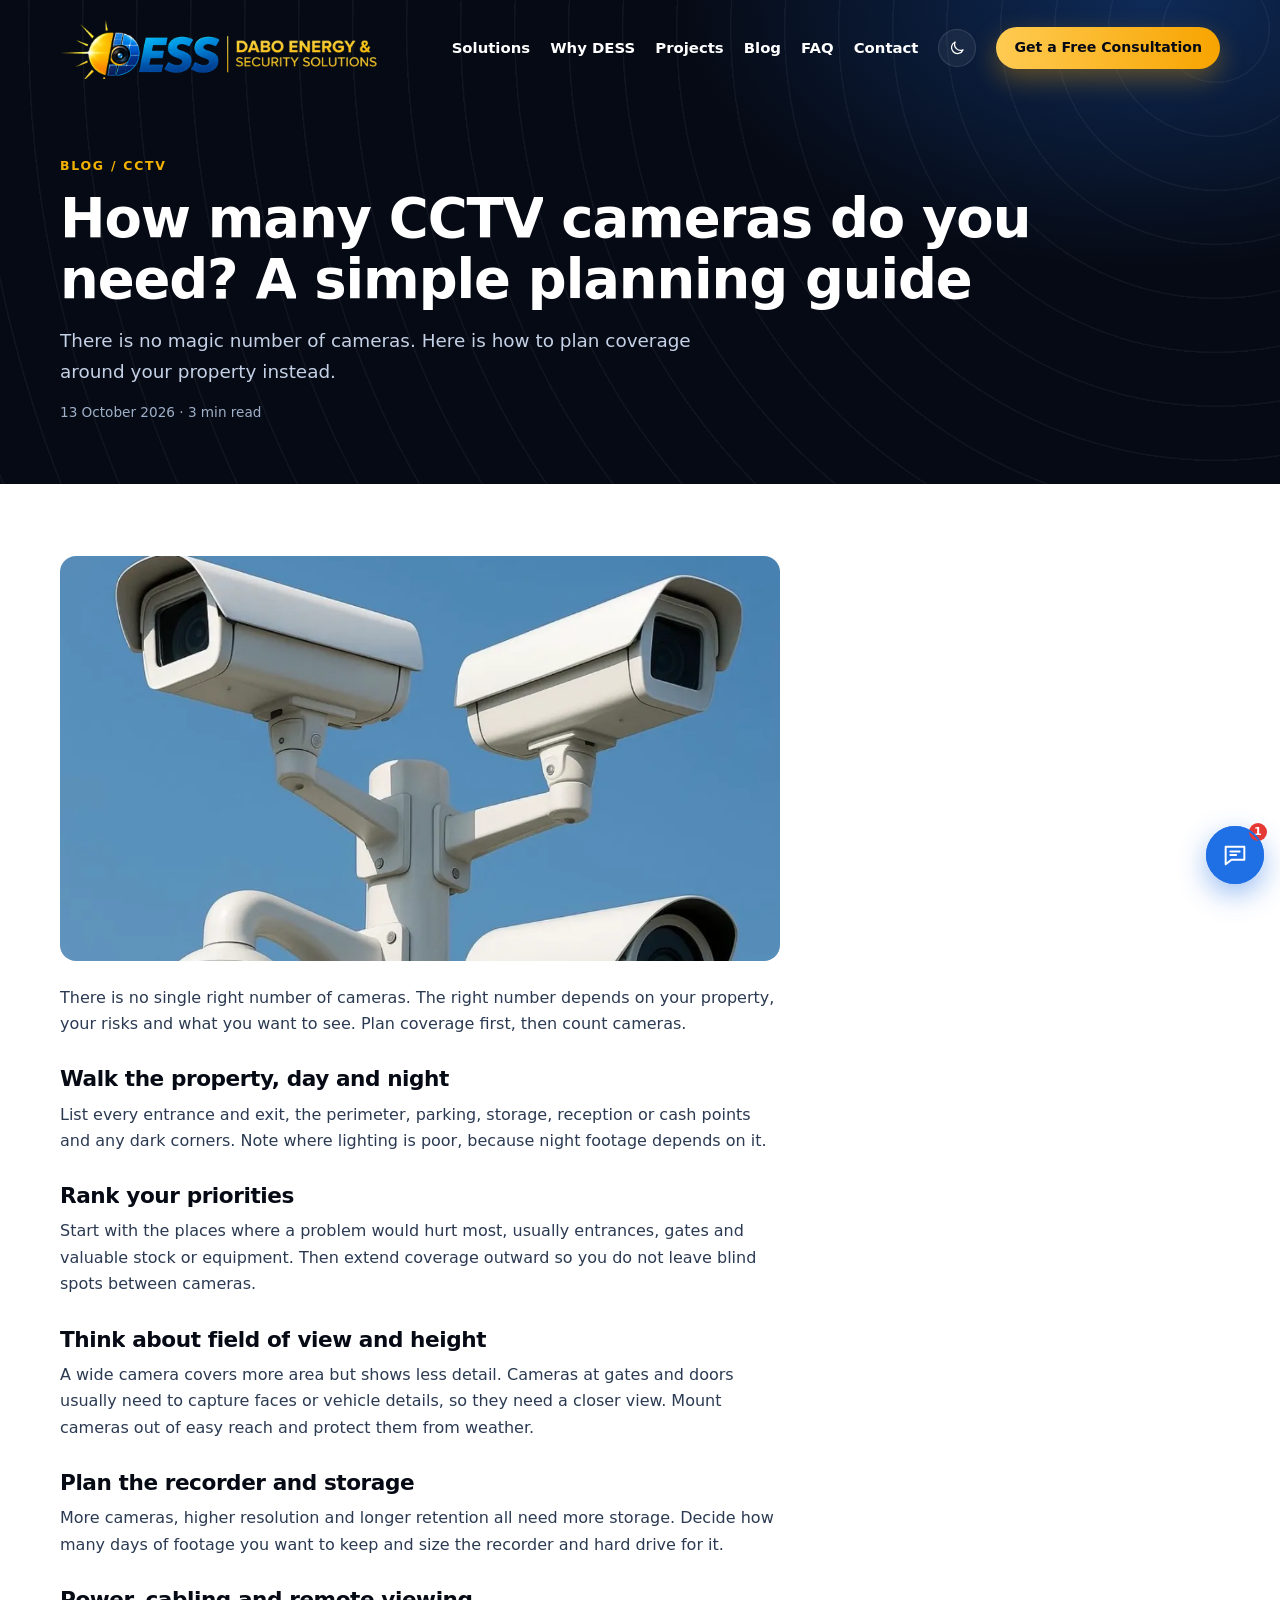
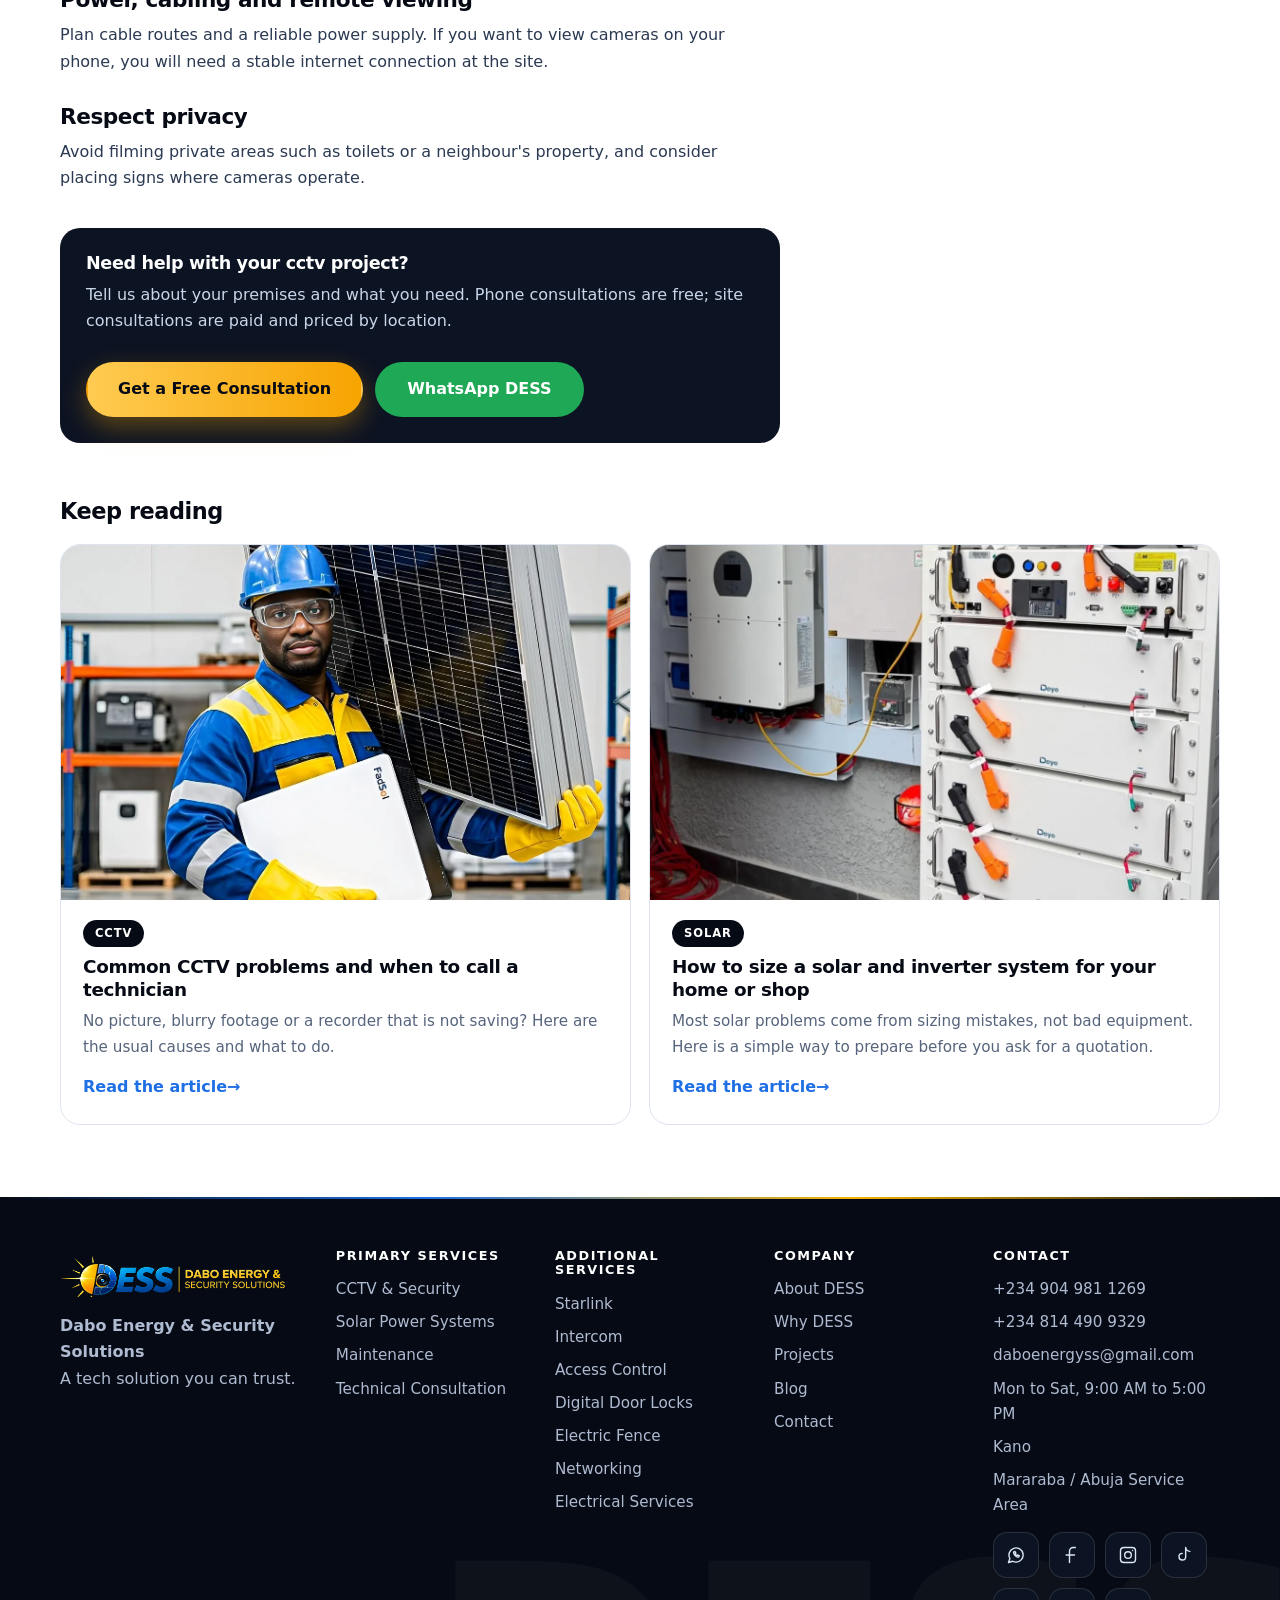
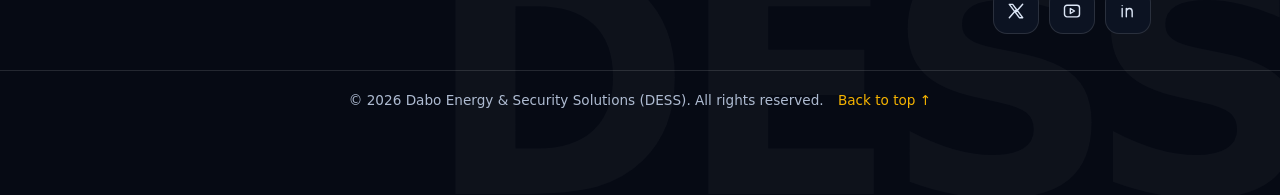
==== commit 422a47f2: "Rebuild site from CMS content" ====
--- a/blog-cctv-camera-planning.html
+++ b/blog-cctv-camera-planning.html
@@ -74,7 +74,7 @@
 <h2>Think about field of view and height</h2><p>A wide camera covers more area but shows less detail. Cameras at gates and doors usually need to capture faces or vehicle details, so they need a closer view. Mount cameras out of easy reach and protect them from weather.</p>
 <h2>Plan the recorder and storage</h2><p>More cameras, higher resolution and longer retention all need more storage. Decide how many days of footage you want to keep and size the recorder and hard drive for it.</p>
 <h2>Power, cabling and remote viewing</h2><p>Plan cable routes and a reliable power supply. If you want to view cameras on your phone, you will need a stable internet connection at the site.</p>
-<h2>Respect privacy</h2><p>Avoid filming private areas such as toilets or a neighbour's property, and consider placing signs where cameras operate.</p><div class="acta"><h3>Need help with your cctv project?</h3><p>Tell us about your premises and what you need. Phone consultations are free; site consultations are paid and priced by location.</p><div class="btns"><a href="/#contact" class="btn btn-gold">Get a Free Consultation</a><a href="https://wa.me/2349049811269" class="btn btn-wa">WhatsApp DESS</a></div></div></article><h2 class="more-h">Keep reading</h2><div class="bgrid"><a class="bcard" href="/blog-cctv-common-problems"><div class="bimg"><img src="/images/uploads/img_9928.webp" alt="DESS technician on site wearing a safety helmet and high-visibility vest" style="object-position:50% 35%" loading="lazy" decoding="async"></div><div class="bbody"><span class="btag">CCTV</span><h3>Common CCTV problems and when to call a technician</h3><p>No picture, blurry footage or a recorder that is not saving? Here are the usual causes and what to do.</p><span class="more">Read the article</span></div></a><a class="bcard" href="/blog-solar-sizing-guide"><div class="bimg"><img src="/solar-inverter.jpg" alt="Solar inverter and battery storage racks installed in a plant room" loading="lazy" decoding="async"></div><div class="bbody"><span class="btag">Solar</span><h3>How to size a solar and inverter system for your home or shop</h3><p>Most solar problems come from sizing mistakes, not bad equipment. Here is a simple way to prepare before you ask for a quotation.</p><span class="more">Read the article</span></div></a></div></div></section>
+<h2>Respect privacy</h2><p>Avoid filming private areas such as toilets or a neighbour's property, and consider placing signs where cameras operate.</p><div class="acta"><h3>Need help with your cctv project?</h3><p>Tell us about your premises and what you need. Phone consultations are free; site consultations are paid and priced by location.</p><div class="btns"><a href="/#contact" class="btn btn-gold">Get a Free Consultation</a><a href="https://wa.me/2349049811269" class="btn btn-wa">WhatsApp DESS</a></div></div></article><h2 class="more-h">Keep reading</h2><div class="bgrid"><a class="bcard" href="/blog-cctv-common-problems"><div class="bimg"><img src="/images/uploads/img_9928.webp" alt="DESS technician on site wearing a safety helmet and high-visibility vest" style="object-position:50% 35%" loading="lazy" decoding="async"></div><div class="bbody"><span class="btag">CCTV</span><h3>Common CCTV problems and when to call a technician</h3><p>No picture, blurry footage or a recorder that is not saving? Here are the usual causes and what to do.</p><span class="more">Read the article</span></div></a><a class="bcard" href="/blog-solar-sizing-guide"><div class="bimg"><img src="/images/uploads/img_0533.webp" alt="Solar inverter and battery storage racks installed in a plant room" style="object-position:50% 35%" loading="lazy" decoding="async"></div><div class="bbody"><span class="btag">Solar</span><h3>How to size a solar and inverter system for your home or shop</h3><p>Most solar problems come from sizing mistakes, not bad equipment. Here is a simple way to prepare before you ask for a quotation.</p><span class="more">Read the article</span></div></a></div></div></section>
 </main>
 <footer class="foot"><div class="wrap foot-in">
 <div><a href="/" class="brand foot-logo"><img src="/logo.png" alt="DESS logo" width="900" height="174" loading="lazy"></a><p><strong>Dabo Energy &amp; Security Solutions</strong><br>A tech solution you can trust.</p></div>
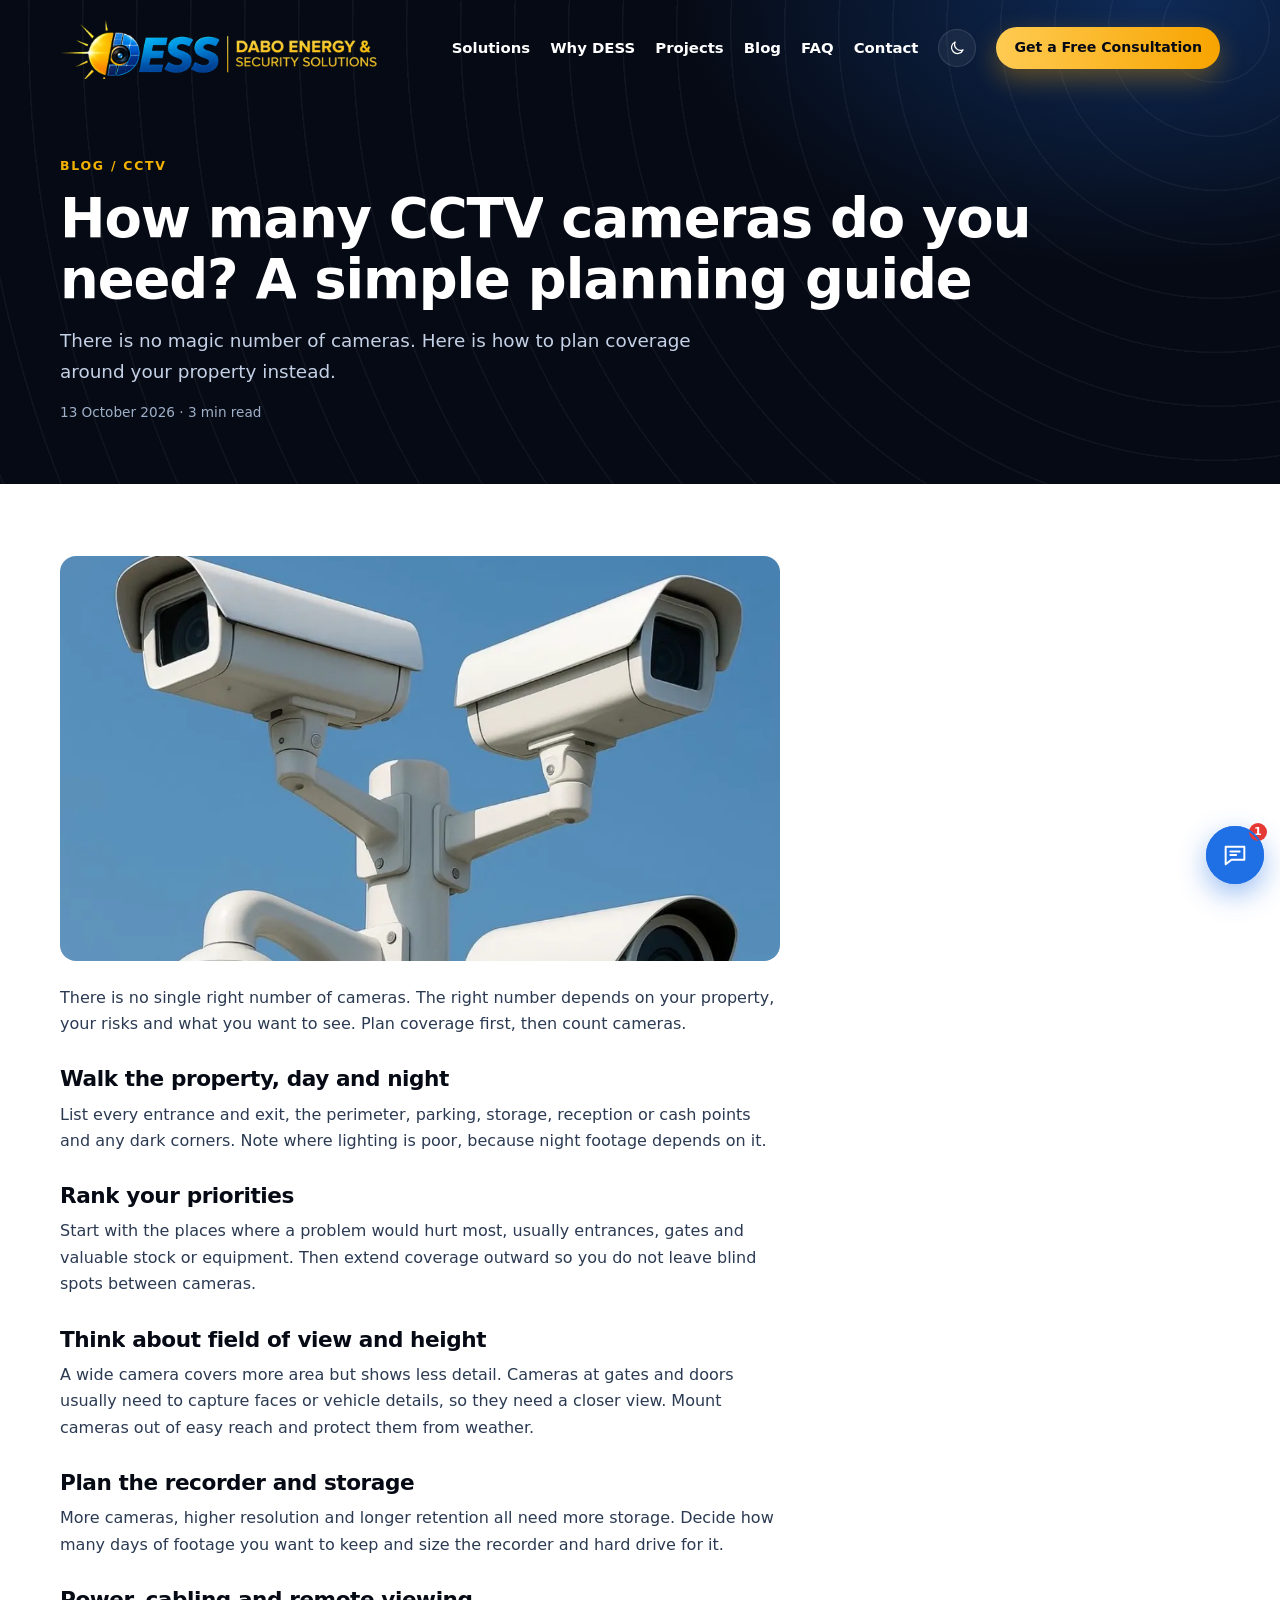
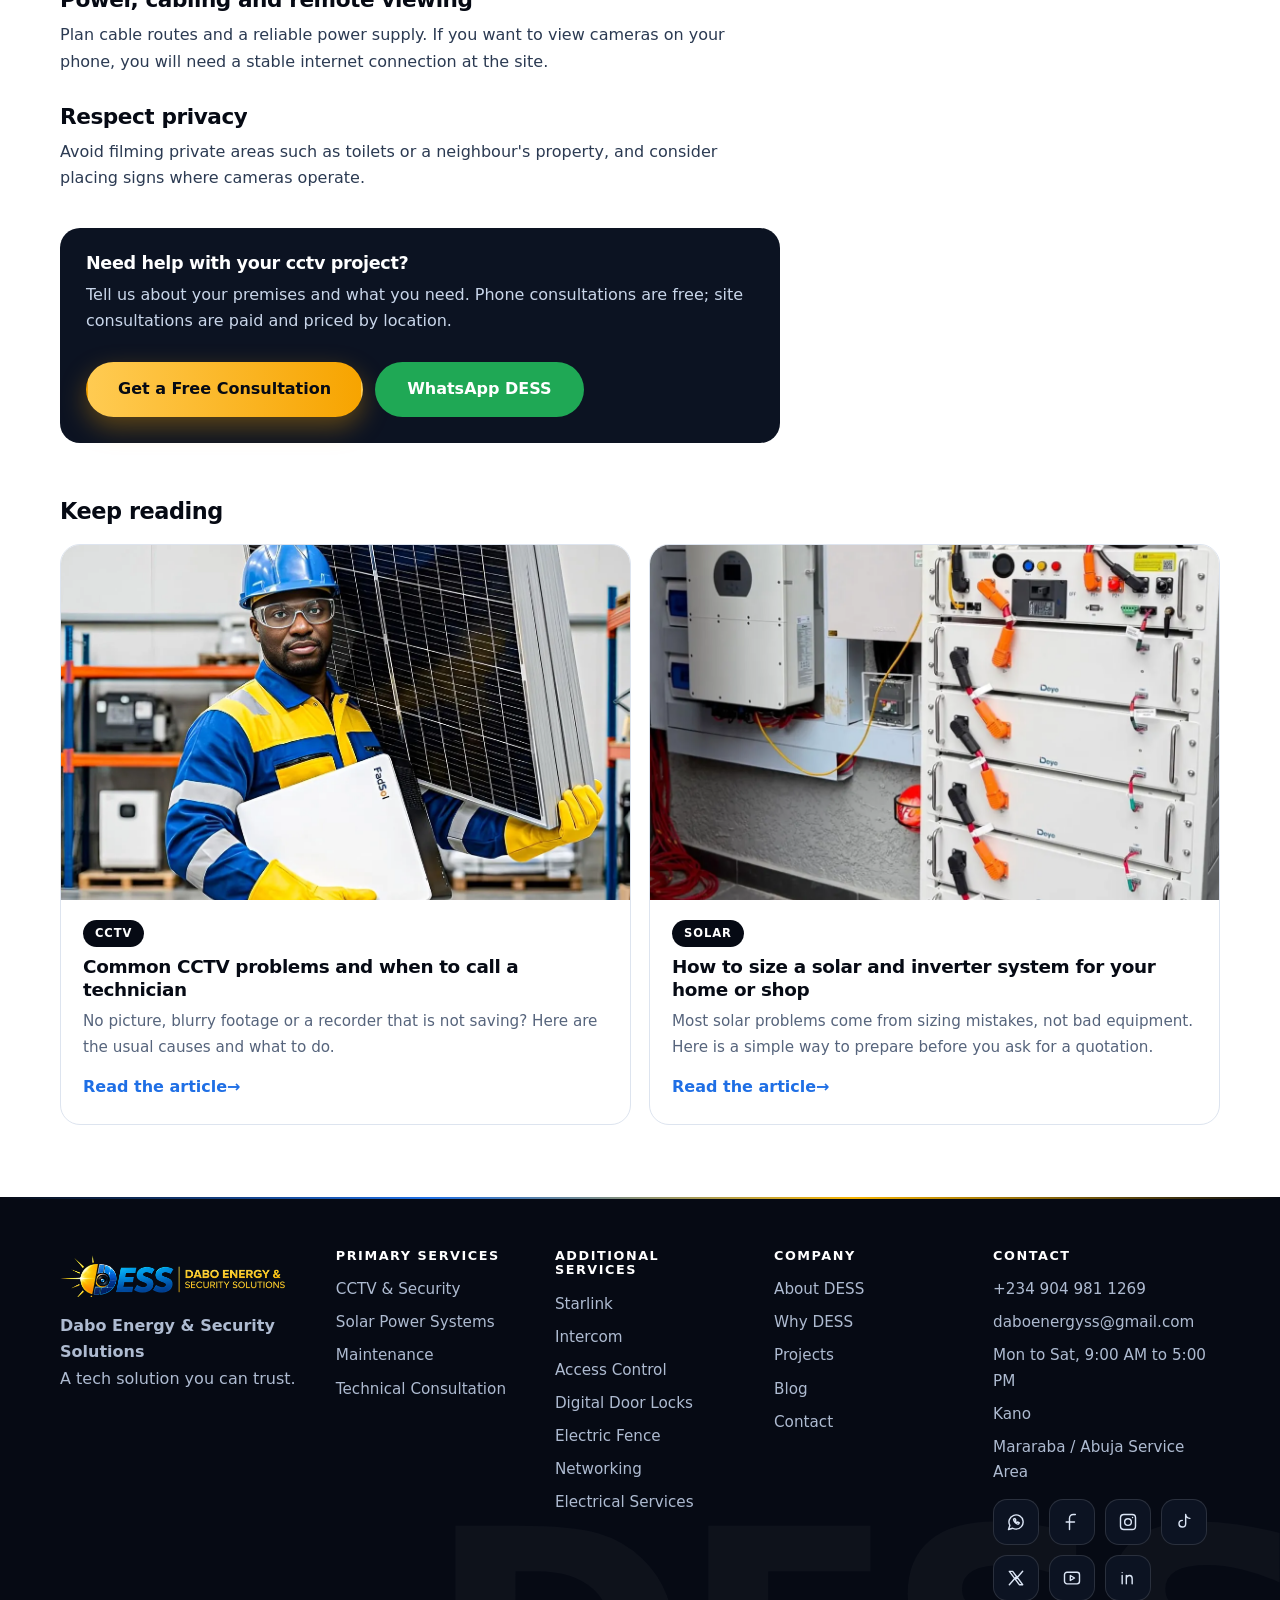
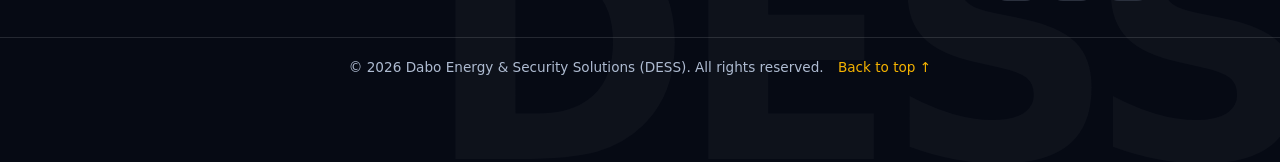
==== commit 545bb7f8: "Rebuild site from CMS content" ====
--- a/blog-cctv-camera-planning.html
+++ b/blog-cctv-camera-planning.html
@@ -60,9 +60,9 @@
 <symbol id="i-tick" viewBox="0 0 24 24"><path d="M5 12.5l4.5 4.5L19 7.5"/></symbol>
 </svg>
 <header class="nav"><div class="progress" aria-hidden="true"></div><div class="wrap nav-in">
-<a href="/" class="brand" aria-label="DESS home"><img src="/logo.png" alt="DESS - Dabo Energy &amp; Security Solutions logo" width="900" height="174"></a>
+<a href="/" class="brand" aria-label="Dabo Energy &amp; Security Solutions home"><img src="/logo.png" alt="DESS - Dabo Energy &amp; Security Solutions logo" width="900" height="174"></a>
 <button class="burger" aria-label="Open menu" aria-expanded="false" aria-controls="menu"><span></span><span></span><span></span></button>
-<nav id="menu" class="menu" aria-label="Main"><div class="drawer-head"><span>Menu</span><button type="button" class="drawer-x" aria-label="Close menu">&times;</button></div><a href="/" class="m-home" data-nav="home">Home</a><a href="/#solutions" data-nav="solutions">Solutions</a><a href="/#why" data-nav="why">Why DESS</a><a href="/#projects" data-nav="projects">Projects</a><a href="/blog" data-nav="blog">Blog</a><a href="/#faq" data-nav="faq">FAQ</a><a href="/#contact" data-nav="contact">Contact</a><button type="button" class="theme-btn" aria-label="Switch to dark mode"><svg class="ico"><use href="#i-moon"/></svg></button><a href="/#contact" class="btn btn-gold nav-cta">Get a Free Consultation</a><div class="drawer-foot"><a href="/#contact" class="btn btn-gold">Get a Free Consultation</a><div class="theme-card"><span class="tc-l"><svg class="ico"><use href="#i-moon"/></svg><b class="tc-name">Light mode</b></span><button type="button" class="tc-btn">Switch to Dark</button></div><div class="dbtns"><a href="https://wa.me/2349049811269" class="btn btn-wa"><svg class="ico"><use href="#i-wa"/></svg>WhatsApp</a><a href="tel:+2349049811269" class="btn btn-glass"><svg class="ico"><use href="#i-phone"/></svg>Call</a></div><p><a href="mailto:daboenergyss@gmail.com">daboenergyss@gmail.com</a><a href="tel:+2349049811269">+234 904 981 1269</a><a href="tel:+2348144909329">+234 814 490 9329</a></p><div class="social"><a href="https://wa.me/2349049811269" target="_blank" rel="noopener" aria-label="DESS on WhatsApp"><svg class="ico"><use href="#i-wa"/></svg></a><a href="https://www.facebook.com/daboenergy.ss" target="_blank" rel="noopener" aria-label="DESS on Facebook"><svg class="ico"><use href="#i-fb"/></svg></a><a href="https://www.instagram.com/dabo_energy_ss" target="_blank" rel="noopener" aria-label="DESS on Instagram"><svg class="ico"><use href="#i-ig"/></svg></a><a href="https://www.tiktok.com/@dabo_ess",
+<nav id="menu" class="menu" aria-label="Main"><div class="drawer-head"><span>Menu</span><button type="button" class="drawer-x" aria-label="Close menu">&times;</button></div><a href="/" class="m-home" data-nav="home">Home</a><a href="/#solutions" data-nav="solutions">Solutions</a><a href="/#why" data-nav="why">Why DESS</a><a href="/#projects" data-nav="projects">Projects</a><a href="/blog" data-nav="blog">Blog</a><a href="/#faq" data-nav="faq">FAQ</a><a href="/#contact" data-nav="contact">Contact</a><button type="button" class="theme-btn" aria-label="Switch to dark mode"><svg class="ico"><use href="#i-moon"/></svg></button><a href="/#contact" class="btn btn-gold nav-cta">Get a Free Consultation</a><div class="drawer-foot"><a href="/#contact" class="btn btn-gold">Get a Free Consultation</a><div class="theme-card"><span class="tc-l"><svg class="ico"><use href="#i-moon"/></svg><b class="tc-name">Light mode</b></span><button type="button" class="tc-btn">Switch to Dark</button></div><div class="dbtns"><a href="https://wa.me/2349049811269" class="btn btn-wa"><svg class="ico"><use href="#i-wa"/></svg>WhatsApp</a><a href="tel:+2349049811269" class="btn btn-glass"><svg class="ico"><use href="#i-phone"/></svg>Call</a></div><p><a href="mailto:daboenergyss@gmail.com">daboenergyss@gmail.com</a><a href="tel:+2349049811269">+234 904 981 1269</a></p><div class="social"><a href="https://wa.me/2349049811269" target="_blank" rel="noopener" aria-label="DESS on WhatsApp"><svg class="ico"><use href="#i-wa"/></svg></a><a href="https://www.facebook.com/daboenergy.ss" target="_blank" rel="noopener" aria-label="DESS on Facebook"><svg class="ico"><use href="#i-fb"/></svg></a><a href="https://www.instagram.com/dabo_energy_ss" target="_blank" rel="noopener" aria-label="DESS on Instagram"><svg class="ico"><use href="#i-ig"/></svg></a><a href="https://www.tiktok.com/@dabo_ess",
   "https://youtube.com/@dabo_ess?si=DFVZsCFw3TeAytur",
   "https://www.linkedin.com/company/dabo-energy-security-solutions/" target="_blank" rel="noopener" aria-label="DESS on TikTok"><svg class="ico"><use href="#i-tt"/></svg></a><a href="https://x.com/dabo_energy_ss" target="_blank" rel="noopener" aria-label="DESS on X"><svg class="ico"><use href="#i-x"/></svg></a><a class="soc" href="https://youtube.com/@dabo_ess?si=DFVZsCFw3TeAytur" target="_blank" rel="noopener" aria-label="YouTube"><svg class="ico"><use href="#i-yt"/></svg></a><a class="soc" href="https://www.linkedin.com/company/dabo-energy-security-solutions/" target="_blank" rel="noopener" aria-label="LinkedIn"><svg class="ico"><use href="#i-in"/></svg></a></div></div></nav>
 </div></header>
@@ -81,13 +81,13 @@
 <div><h3>Primary Services</h3><a href="/cctv">CCTV &amp; Security</a><a href="/solar">Solar Power Systems</a><a href="/maintenance">Maintenance</a><a href="/consultation">Technical Consultation</a></div>
 <div><h3>Additional Services</h3><span>Starlink</span><span>Intercom</span><span>Access Control</span><span>Digital Door Locks</span><span>Electric Fence</span><span>Networking</span><span>Electrical Services</span></div>
 <div><h3>Company</h3><a href="/#about">About DESS</a><a href="/#why">Why DESS</a><a href="/#projects">Projects</a><a href="/blog">Blog</a><a href="/#contact">Contact</a></div>
-<div><h3>Contact</h3><a href="tel:+2349049811269">+234 904 981 1269</a><a href="tel:+2348144909329">+234 814 490 9329</a><a href="mailto:daboenergyss@gmail.com">daboenergyss@gmail.com</a><span>Mon to Sat, 9:00 AM to 5:00 PM</span><span>Kano</span><span>Mararaba / Abuja Service Area</span>
+<div><h3>Contact</h3><a href="tel:+2349049811269">+234 904 981 1269</a><a href="mailto:daboenergyss@gmail.com">daboenergyss@gmail.com</a><span>Mon to Sat, 9:00 AM to 5:00 PM</span><span>Kano</span><span>Mararaba / Abuja Service Area</span>
 <div class="social"><a href="https://wa.me/2349049811269" target="_blank" rel="noopener" aria-label="DESS on WhatsApp"><svg class="ico"><use href="#i-wa"/></svg></a><a href="https://www.facebook.com/daboenergy.ss" target="_blank" rel="noopener" aria-label="DESS on Facebook"><svg class="ico"><use href="#i-fb"/></svg></a><a href="https://www.instagram.com/dabo_energy_ss" target="_blank" rel="noopener" aria-label="DESS on Instagram"><svg class="ico"><use href="#i-ig"/></svg></a><a href="https://www.tiktok.com/@dabo_ess",
   "https://youtube.com/@dabo_ess?si=DFVZsCFw3TeAytur",
   "https://www.linkedin.com/company/dabo-energy-security-solutions/" target="_blank" rel="noopener" aria-label="DESS on TikTok"><svg class="ico"><use href="#i-tt"/></svg></a><a href="https://x.com/dabo_energy_ss" target="_blank" rel="noopener" aria-label="DESS on X"><svg class="ico"><use href="#i-x"/></svg></a><a class="soc" href="https://youtube.com/@dabo_ess?si=DFVZsCFw3TeAytur" target="_blank" rel="noopener" aria-label="YouTube"><svg class="ico"><use href="#i-yt"/></svg></a><a class="soc" href="https://www.linkedin.com/company/dabo-energy-security-solutions/" target="_blank" rel="noopener" aria-label="LinkedIn"><svg class="ico"><use href="#i-in"/></svg></a></div></div>
 </div><p class="copy">© <span id="yr">2026</span> Dabo Energy &amp; Security Solutions (DESS). All rights reserved. <a href="#">Back to top &uarr;</a></p></footer>
 <button class="wafab" aria-label="Chat with the DESS assistant" aria-expanded="false" aria-controls="wapop"><svg class="ico"><use href="#i-chat"/></svg><b class="dot">1</b></button><div class="wapop" id="wapop" role="dialog" aria-label="DESS assistant" hidden><div class="wahead"><span class="av">D</span><div><strong>DESS Assistant</strong><small>Automated assistant &middot; answers from DESS information</small></div><button class="waclose" aria-label="Close chat">&times;</button></div><div class="wamsgs" id="wamsgs" aria-live="polite"></div><div class="wachips" id="wachips"></div><form class="wain" id="wain"><input id="wainput" type="text" placeholder="Type your question" autocomplete="off" aria-label="Type your question"><button type="submit" aria-label="Send">&rarr;</button></form><a class="start" id="wastart" href="https://wa.me/2349049811269" target="_blank" rel="noopener">Continue on WhatsApp</a></div>
-<script>window.DESS_SITE={"wa": "2349049811269", "phone": "+234 904 981 1269", "email": "daboenergyss@gmail.com", "phone2": "+234 814 490 9329"};</script>
+<script>window.DESS_SITE={"wa": "2349049811269", "phone": "+234 904 981 1269", "email": "daboenergyss@gmail.com", "phone2": ""};</script>
 <script type="application/json" id="dess-kb">{"faq": [{"q": "Do you install solar systems?", "a": "Yes. DESS designs and installs solar and backup power systems, including panels, inverters and battery storage, configured to your requirements."}, {"q": "Do you install CCTV systems for businesses?", "a": "Yes. We design and install CCTV systems for offices, shops, hotels, schools, hospitals, factories and estates, including DVR/NVR recording and remote viewing setup."}, {"q": "Do you provide CCTV maintenance?", "a": "Yes. We inspect, troubleshoot, repair where applicable and upgrade existing CCTV systems."}, {"q": "Can DESS handle large commercial projects?", "a": "DESS is equipped and positioned to take on commercial and institutional projects, from planning and system design to installation, configuration and support. Share your requirements and we will discuss the scope with you."}, {"q": "Do you serve Abuja?", "a": "Yes. Our Mararaba base serves Nasarawa, Abuja and surrounding areas."}, {"q": "Do you serve outside Kano and Abuja?", "a": "Yes. DESS can take on projects nationwide and outside Nigeria depending on requirements. Pricing may vary with location, logistics and scope."}, {"q": "Do you install Starlink?", "a": "Yes. We handle Starlink equipment supply, installation, activation assistance, Wi-Fi and network configuration, relocation and mounting, troubleshooting and maintenance, and subscription enquiries. Contact us for current plan details and the purchase or renewal process."}, {"q": "Do you provide maintenance after installation?", "a": "Yes. Maintenance and technical support are a core DESS service for solar, CCTV, connectivity and other installed systems."}, {"q": "Can DESS provide technical consultation?", "a": "Yes. We can advise on the right solution before you buy equipment or begin installation."}, {"q": "Is technical consultation free?", "a": "Phone consultations are free. Site consultations are paid, and the price depends on the location."}, {"q": "Do you work with hotels, schools and hospitals?", "a": "We are equipped to serve these sectors. Requirements differ between them, so we begin by understanding your premises and needs."}], "why": [{"title": "Technical approach", "text": "We design systems around your requirements, not around the equipment on the shelf."}, {"title": "Professional installation", "text": "Neat installation, correct configuration and a clean finish."}, {"title": "Equipment selection", "text": "We help you specify dependable equipment suited to the project."}, {"title": "Support beyond installation", "text": "Maintenance, troubleshooting and upgrades for systems we install."}, {"title": "Experience", "text": "Over seven years in the industry, with 150+ projects completed."}, {"title": "Customer-focused service", "text": "Clear communication from first enquiry to handover."}], "about": {"background": ["DESS began in response to the challenge of unreliable electricity in Nigeria, and grew as customers asked for more. Today, Dabo Energy & Security Solutions is a technology and systems solutions company providing energy, security, connectivity, maintenance and technical consultation services.", "We operate from Kano and Nasarawa, serving both Nasarawa and Abuja from our Mararaba base, and accept enquiries across Nigeria. With 8+ years of experience, we approach every job the same way: understand the problem, recommend a practical solution, install and configure it properly, and keep supporting it."], "mission": "At Dabo Energy & Security Solutions (DESS), our mission is to deliver reliable, innovative, and affordable technology solutions in security, solar energy, and connectivity. We are committed to protecting people and properties, powering businesses, and keeping communities connected through quality installations, expert support, and trusted service.\n\nDESS — A tech solution you can trust.", "expertise": [{"title": "CCTV and security systems", "text": "Design, installation, configuration and remote viewing setup, plus fault-finding on existing systems."}, {"title": "Solar and backup power", "text": "Assessment-led design, equipment selection, installation, configuration and support."}, {"title": "Maintenance and troubleshooting", "text": "Inspection, repairs where applicable, optimisation, upgrades and technical support."}, {"title": "Technical consultation", "text": "Honest guidance on the right solution before you buy equipment or start installation."}, {"title": "Starlink and connectivity", "text": "Installation, activation help, Wi-Fi and network setup, relocation and mounting."}, {"title": "Access control and related systems", "text": "Intercoms, digital door locks, access control and electric fences, subject to assessment."}], "founders": ""}}</script>
 <script src="/script.js"></script>
 </body></html>
